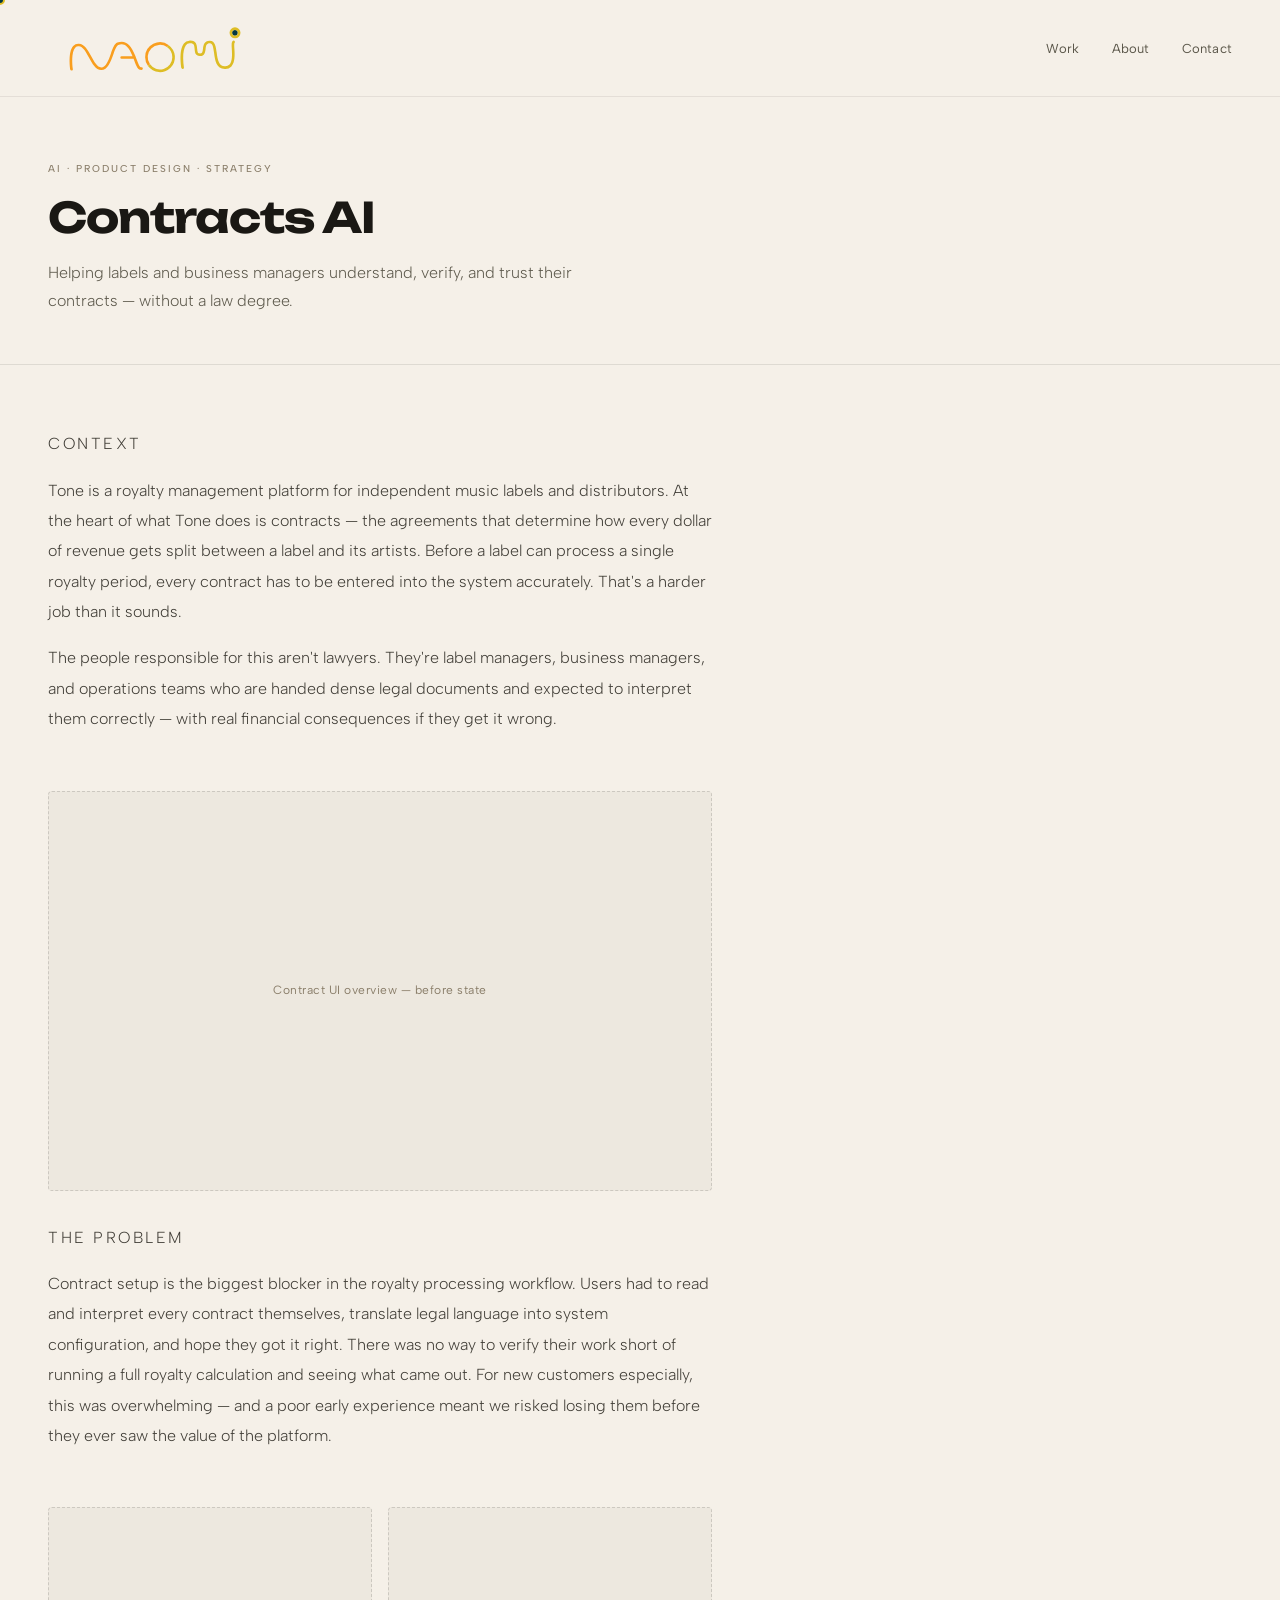
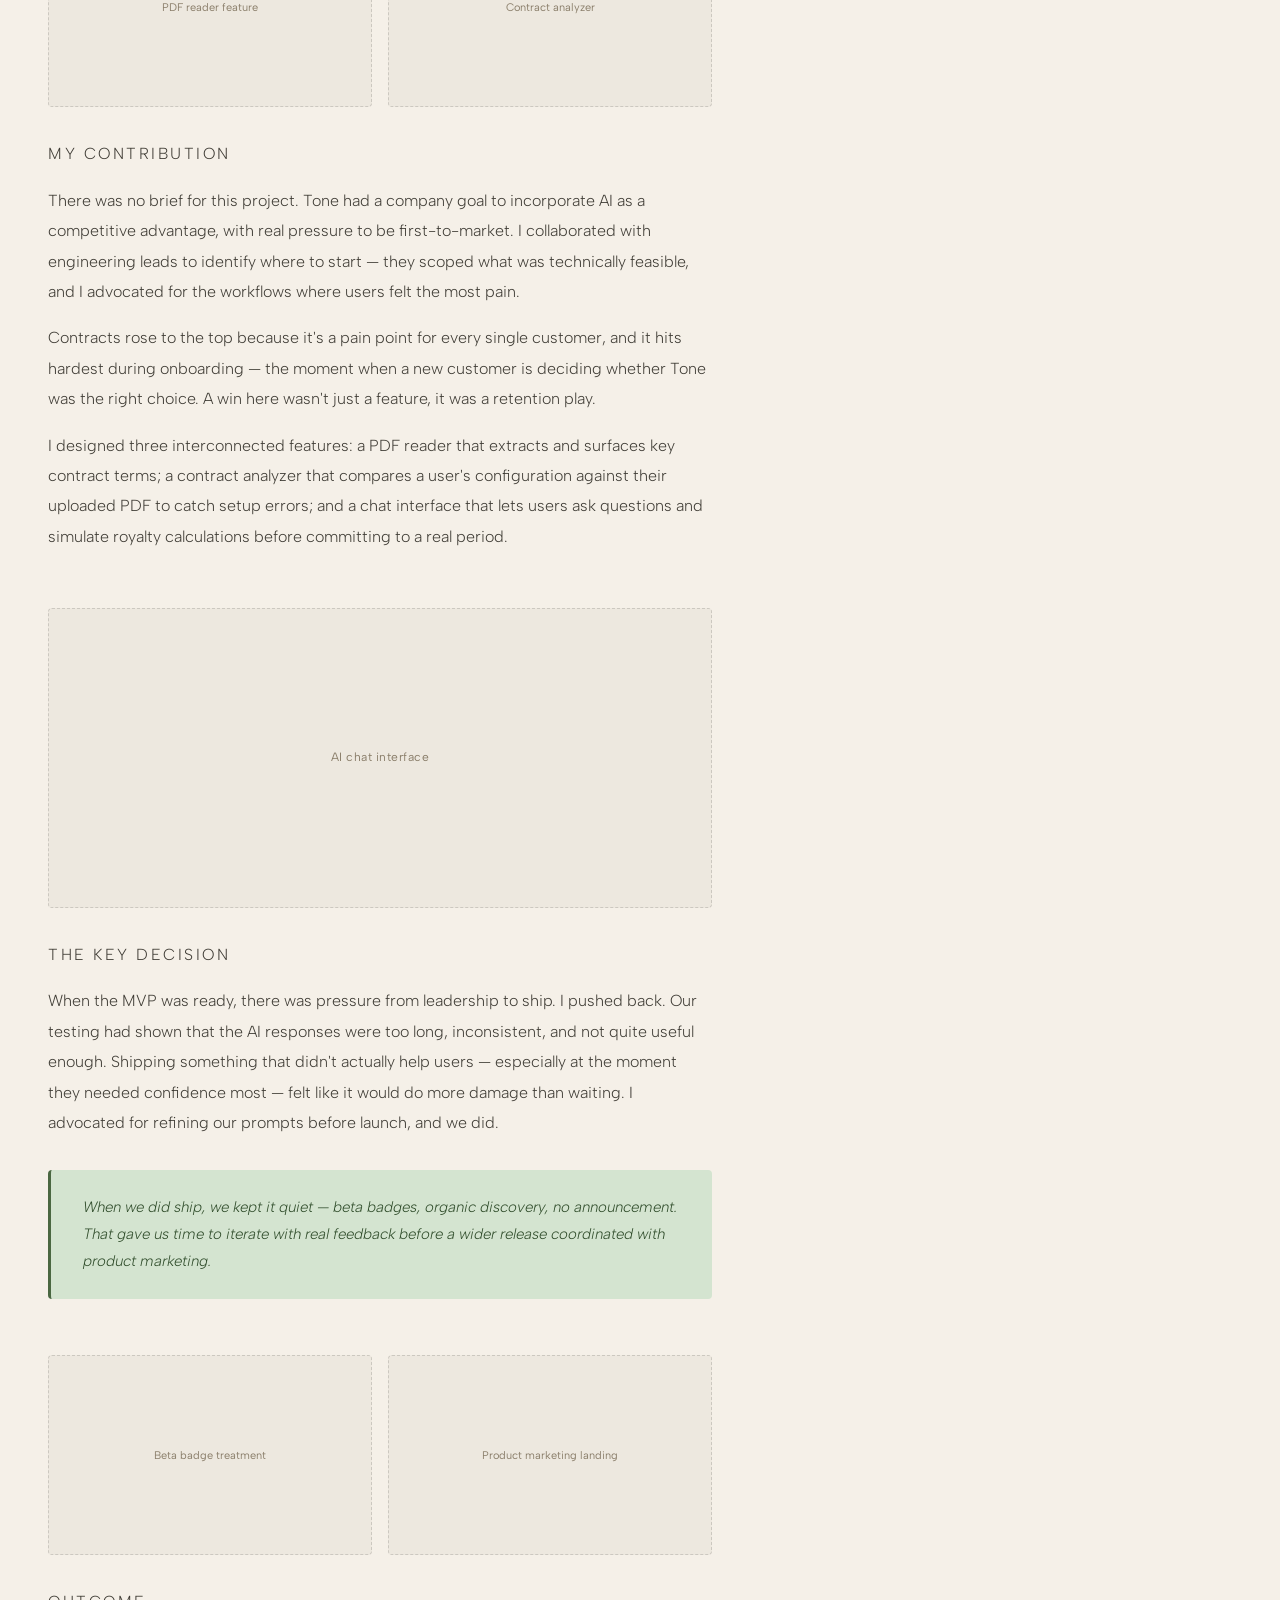
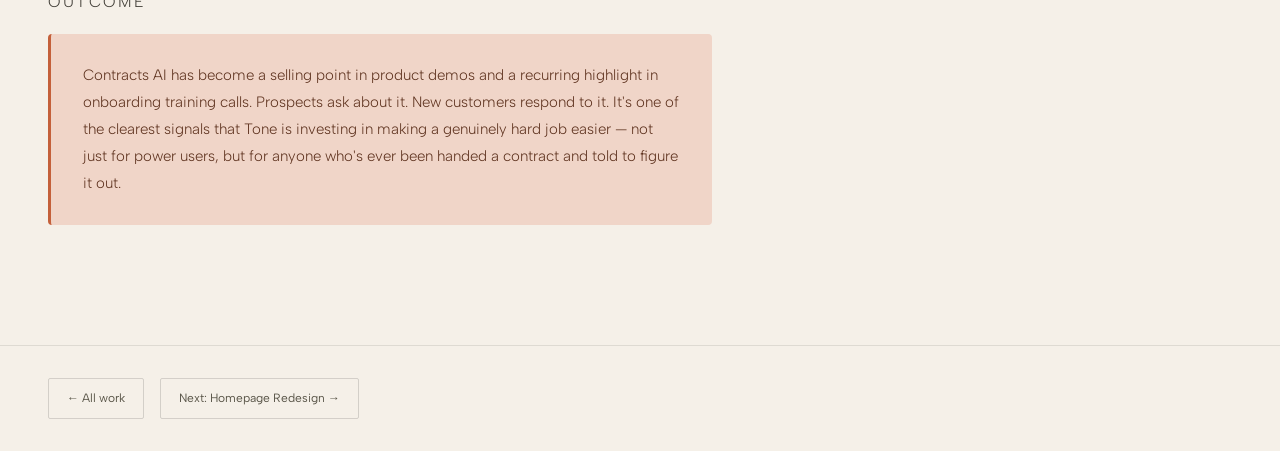
==== contracts.html @ 99f001b0 "Restructure into separate pages with shared stylesheet Split single-file SPA into index.html, contra" ====
<!DOCTYPE html>
<html lang="en">
<head>
<meta charset="UTF-8">
<meta name="viewport" content="width=device-width, initial-scale=1.0">
<title>Contracts AI — Naomi Con</title>
<link rel="icon" type="image/png" href="nc_favicon.png">
<link rel="preconnect" href="https://fonts.googleapis.com">
<link rel="preconnect" href="https://fonts.gstatic.com" crossorigin>
<link href="https://fonts.googleapis.com/css2?family=Unbounded:wght@600;700;900&family=Albert+Sans:ital,wght@0,300;0,400;0,500;1,300;1,400&display=swap" rel="stylesheet">
<link rel="stylesheet" href="styles.css">
</head>
<body>

<div class="cursor" id="cursor"></div>

<nav>
  <a class="nav-logo" href="index.html"><svg xmlns="http://www.w3.org/2000/svg" viewBox="0 0 231.81 88.94" height="80" aria-label="Naomi Con"><defs><style>.cls-1{fill:#043740;}.cls-2{fill:#f99e1e;}.cls-3{fill:#debd25;}</style></defs><path class="cls-1" d="M207.88,24.42A3.16,3.16,0,1,0,211,27.58,3.17,3.17,0,0,0,207.88,24.42Z"/><path class="cls-2" d="M104,65.93c-1.94,0-2.67-1.46-5.49-8.93-.4-1.08-.85-2.26-1.35-3.55-5.3-13.68-11.49-18.31-20.08-15C73.83,39.67,72,44.8,69.86,50.74c-2.57,7.2-5.5,15.36-10.66,15.36-4.43,0-7.83-6.28-11.12-12.36-3.7-6.82-7.51-13.87-13.68-14A7.68,7.68,0,0,0,28,42.27c-6.16,6.79-3.38,25.33-3.26,26.11a1.47,1.47,0,0,0,1.44,1.24l.23,0a1.46,1.46,0,0,0,1.22-1.66C26.9,63,25.86,49,30.2,44.23a4.84,4.84,0,0,1,4.06-1.61h.05c4.48.11,7.9,6.41,11.2,12.51C49.21,62,53,69,59.2,69c7.22,0,10.51-9.19,13.41-17.29,1.65-4.6,3.52-9.82,5.49-10.57C83,39.27,88.36,39.5,94,53.54H81.85a1.46,1.46,0,1,0,0,2.92h13.3l.6,1.58c2.89,7.65,4.09,10.82,8.22,10.82a1.46,1.46,0,1,0,0-2.92Z"/><path class="cls-3" d="M205.65,36.47c-1.78,1.1-1.6,4.12-1.31,9.12.34,5.81.81,13.76-2.53,17.3a6.64,6.64,0,0,1-5.13,1.93c-6.6,0-8-6.32-9.15-15.24-.88-6.54-1.79-13.3-7.5-13.3h-.13c-6.51.11-7.14,5.21-7.6,8.94s-.9,5.32-3.4,5.32h-.06c-2.24,0-2.64-1.12-3-5.16-.29-3.85-.74-9.67-8.79-9.1a8.18,8.18,0,0,0-6,3.25c-6,7.56-2.94,26.19-2.81,27a1.47,1.47,0,0,0,1.44,1.22l.24,0a1.45,1.45,0,0,0,1.2-1.68A77.2,77.2,0,0,1,150.29,56c-.09-6.93,1-12,3.05-14.63a5.31,5.31,0,0,1,4-2.15c4.92-.34,5.33,2,5.67,6.41.25,3.3.6,7.81,5.83,7.86h.09c5.32,0,5.88-4.55,6.29-7.88.5-4,1-6.32,4.76-6.39H180c3,0,3.73,4.08,4.62,10.76,1.07,7.92,2.39,17.78,12.05,17.78a9.56,9.56,0,0,0,7.26-2.85c4.2-4.45,3.69-13.13,3.31-19.47-.14-2.44-.33-5.77.05-6.55a1.47,1.47,0,0,0,.36-1.93A1.45,1.45,0,0,0,205.65,36.47Z"/><path class="cls-3" d="M207.88,21.5A6.08,6.08,0,1,0,214,27.58,6.09,6.09,0,0,0,207.88,21.5Zm0,9.23A3.16,3.16,0,1,1,211,27.58,3.16,3.16,0,0,1,207.88,30.73Z"/><path class="cls-2" d="M108,54.71a16.47,16.47,0,0,0,3.2,9.77l2.09-2.09a13.65,13.65,0,0,1,19-19l2.09-2.09A16.56,16.56,0,0,0,108,54.71Z"/><path class="cls-3" d="M138.2,54.71a13.66,13.66,0,0,1-24.95,7.68l-2.09,2.09a16.57,16.57,0,1,0,23.15-23.15l-2.09,2.09A13.64,13.64,0,0,1,138.2,54.71Z"/></svg></a>
  <ul class="nav-links">
    <li><a href="index.html">Work</a></li>
    <li><a href="index.html#about-anchor">About</a></li>
    <li><a href="index.html#contact-anchor">Contact</a></li>
  </ul>
</nav>

<div class="case-study-header">
  <p class="case-tag" style="font-size:10px;letter-spacing:2px;text-transform:uppercase;color:var(--ink-muted);font-weight:500;margin-bottom:1rem;">AI · Product Design · Strategy</p>
  <h1>Contracts AI</h1>
  <p class="lead">Helping labels and business managers understand, verify, and trust their contracts — without a law degree.</p>
</div>
<div class="case-study-body">
  <div class="cs-section">
    <p class="cs-section-label">Context</p>
    <p>Tone is a royalty management platform for independent music labels and distributors. At the heart of what Tone does is contracts — the agreements that determine how every dollar of revenue gets split between a label and its artists. Before a label can process a single royalty period, every contract has to be entered into the system accurately. That's a harder job than it sounds.</p>
    <p>The people responsible for this aren't lawyers. They're label managers, business managers, and operations teams who are handed dense legal documents and expected to interpret them correctly — with real financial consequences if they get it wrong.</p>
  </div>
  <div class="placeholder-img tall"><span>Contract UI overview — before state</span></div>
  <div class="cs-section">
    <p class="cs-section-label">The problem</p>
    <p>Contract setup is the biggest blocker in the royalty processing workflow. Users had to read and interpret every contract themselves, translate legal language into system configuration, and hope they got it right. There was no way to verify their work short of running a full royalty calculation and seeing what came out. For new customers especially, this was overwhelming — and a poor early experience meant we risked losing them before they ever saw the value of the platform.</p>
  </div>
  <div class="placeholder-row">
    <div class="placeholder-sm"><span>PDF reader feature</span></div>
    <div class="placeholder-sm"><span>Contract analyzer</span></div>
  </div>
  <div class="cs-section">
    <p class="cs-section-label">My contribution</p>
    <p>There was no brief for this project. Tone had a company goal to incorporate AI as a competitive advantage, with real pressure to be first-to-market. I collaborated with engineering leads to identify where to start — they scoped what was technically feasible, and I advocated for the workflows where users felt the most pain.</p>
    <p>Contracts rose to the top because it's a pain point for every single customer, and it hits hardest during onboarding — the moment when a new customer is deciding whether Tone was the right choice. A win here wasn't just a feature, it was a retention play.</p>
    <p>I designed three interconnected features: a PDF reader that extracts and surfaces key contract terms; a contract analyzer that compares a user's configuration against their uploaded PDF to catch setup errors; and a chat interface that lets users ask questions and simulate royalty calculations before committing to a real period.</p>
  </div>
  <div class="placeholder-img"><span>AI chat interface</span></div>
  <div class="cs-section">
    <p class="cs-section-label">The key decision</p>
    <p>When the MVP was ready, there was pressure from leadership to ship. I pushed back. Our testing had shown that the AI responses were too long, inconsistent, and not quite useful enough. Shipping something that didn't actually help users — especially at the moment they needed confidence most — felt like it would do more damage than waiting. I advocated for refining our prompts before launch, and we did.</p>
    <div class="cs-accent-band"><p>When we did ship, we kept it quiet — beta badges, organic discovery, no announcement. That gave us time to iterate with real feedback before a wider release coordinated with product marketing.</p></div>
  </div>
  <div class="placeholder-row">
    <div class="placeholder-sm"><span>Beta badge treatment</span></div>
    <div class="placeholder-sm"><span>Product marketing landing</span></div>
  </div>
  <div class="cs-section">
    <p class="cs-section-label">Outcome</p>
    <div class="outcome-card"><p>Contracts AI has become a selling point in product demos and a recurring highlight in onboarding training calls. Prospects ask about it. New customers respond to it. It's one of the clearest signals that Tone is investing in making a genuinely hard job easier — not just for power users, but for anyone who's ever been handed a contract and told to figure it out.</p></div>
  </div>
</div>
<div class="nav-case">
  <a class="nav-case-btn" href="index.html">← All work</a>
  <a class="nav-case-btn" href="homepage.html">Next: Homepage Redesign →</a>
</div>

<script>
  const cursor = document.getElementById('cursor');
  document.addEventListener('mousemove', e => {
    cursor.style.left = e.clientX + 'px';
    cursor.style.top = e.clientY + 'px';
  });
  document.querySelectorAll('a, button, .nav-case-btn').forEach(el => {
    el.addEventListener('mouseenter', () => cursor.classList.add('hovering'));
    el.addEventListener('mouseleave', () => cursor.classList.remove('hovering'));
  });
</script>
</body>
</html>
---- styles.css ----
*, *::before, *::after { box-sizing: border-box; margin: 0; padding: 0; }

:root {
  --cream: #F5F0E8;
  --cream-dark: #ede8df;
  --cream-mid: #e4ddd2;
  --ink: #1a1814;
  --ink-mid: #3d3a33;
  --ink-light: #5a5649;
  --ink-muted: #8a7e6a;
  --terracotta: #C4603A;
  --terracotta-light: #f0d5c8;
  --sage: #4a6741;
  --sage-light: #d4e4d0;
  --dusty-blue: #4a607a;
  --dusty-blue-light: #cdd9e8;
}

html { scroll-behavior: smooth; }

body {
  background: var(--cream);
  color: var(--ink);
  font-family: 'Albert Sans', sans-serif;
  font-weight: 400;
  line-height: 1.6;
  cursor: none;
}

/* Custom cursor */
.cursor {
  width: 10px;
  height: 10px;
  background: #043740;
  border: 2px solid #debd25;
  border-radius: 50%;
  position: fixed;
  top: 0; left: 0;
  pointer-events: none;
  z-index: 9999;
  transform: translate(-50%, -50%);
  transition: transform 0.15s ease, width 0.2s ease, height 0.2s ease, background 0.2s ease;
}
.cursor.hovering {
  width: 36px;
  height: 36px;
  background: transparent;
  border: 1.5px solid #043740;
}

/* Nav */
nav {
  display: flex;
  justify-content: space-between;
  align-items: center;
  padding: 0.5rem 3rem;
  background: var(--cream);
  position: sticky;
  top: 0;
  z-index: 100;
  border-bottom: 1px solid rgba(26,24,20,0.08);
}
.nav-logo {
  display: flex;
  align-items: center;
  cursor: none;
  text-decoration: none;
}
.nav-links { display: flex; gap: 2rem; list-style: none; }
.nav-links a {
  font-size: 13px;
  color: var(--ink-light);
  text-decoration: none;
  letter-spacing: 0.2px;
  transition: color 0.2s;
  cursor: none;
}
.nav-links a:hover { color: var(--ink); }

/* Hero */
.hero { padding: 5.5rem 3rem 5rem; max-width: 860px; }
.hero-pill {
  display: inline-flex;
  align-items: center;
  gap: 8px;
  background: var(--sage-light);
  padding: 5px 14px;
  border-radius: 20px;
  margin-bottom: 2.5rem;
}
.hero-pill-dot {
  width: 6px; height: 6px;
  border-radius: 50%;
  background: var(--sage);
}
.hero-pill span {
  font-size: 11px;
  color: #2d4a28;
  font-weight: 500;
  letter-spacing: 0.3px;
}
.hero h1 {
  font-family: 'Unbounded', sans-serif;
  font-size: clamp(28px, 4.5vw, 46px);
  line-height: 1.18;
  letter-spacing: -0.5px;
  color: var(--ink);
  font-weight: 700;
  margin-bottom: 1.75rem;
}
.hero h1 em { color: var(--terracotta); font-style: normal; }
.hero-sub {
  font-size: 17px;
  color: var(--ink-light);
  max-width: 500px;
  line-height: 1.8;
  font-weight: 300;
  margin-bottom: 2.5rem;
}
.cta-row { display: flex; gap: 1rem; align-items: center; }

/* Buttons */
.btn-primary {
  background: var(--ink);
  color: var(--cream);
  border: none;
  padding: 12px 24px;
  font-family: 'Albert Sans', sans-serif;
  font-size: 13px;
  font-weight: 500;
  cursor: none;
  border-radius: 2px;
  transition: background 0.2s, transform 0.15s;
  letter-spacing: 0.2px;
}
.btn-primary:hover { background: #2d2820; transform: translateY(-1px); }
.btn-secondary {
  background: transparent;
  color: var(--ink);
  border: 1px solid rgba(26,24,20,0.3);
  padding: 12px 24px;
  font-family: 'Albert Sans', sans-serif;
  font-size: 13px;
  cursor: none;
  border-radius: 2px;
  transition: border-color 0.2s, transform 0.15s;
}
.btn-secondary:hover { border-color: var(--ink); transform: translateY(-1px); }

/* Divider */
.divider { border: none; border-top: 1px solid rgba(26,24,20,0.1); margin: 0 3rem; }

/* Section label */
.section-label {
  font-size: 12px;
  letter-spacing: 2.5px;
  text-transform: uppercase;
  color: var(--ink-muted);
  font-weight: 500;
  margin-bottom: 2.5rem;
}

/* Work section */
.work-section { padding: 4rem 3rem; }
.work-grid { display: grid; grid-template-columns: 1fr; gap: 1px; background: rgba(26,24,20,0.1); }
.case-card {
  background: var(--cream);
  padding: 2.5rem 0;
  display: grid;
  grid-template-columns: 48px 1fr auto;
  gap: 2rem;
  align-items: start;
  cursor: none;
  transition: background 0.2s, padding-left 0.2s;
  text-decoration: none;
  color: inherit;
}
.case-card:hover { background: var(--cream-dark); padding-left: 0.5rem; }
.case-number {
  font-family: 'Unbounded', sans-serif;
  font-size: 11px;
  color: var(--ink-muted);
  padding-top: 5px;
  font-weight: 600;
}
.case-tag {
  font-size: 12px;
  letter-spacing: 1.5px;
  text-transform: uppercase;
  color: var(--ink-muted);
  font-weight: 500;
  margin-bottom: 0.6rem;
}
.case-title {
  font-family: 'Unbounded', sans-serif;
  font-size: 20px;
  letter-spacing: -0.5px;
  color: var(--ink);
  line-height: 1.25;
  margin-bottom: 0.75rem;
  font-weight: 700;
}
.case-desc {
  font-size: 15px;
  color: var(--ink-light);
  line-height: 1.7;
  max-width: 460px;
  font-weight: 300;
}
.case-pill {
  display: inline-block;
  font-size: 12px;
  padding: 4px 10px;
  border-radius: 20px;
  font-weight: 500;
  margin-top: 0.75rem;
  letter-spacing: 0.3px;
}
.pill-terracotta { background: var(--terracotta-light); color: #7a3520; }
.pill-sage { background: var(--sage-light); color: #2d4a28; }
.pill-blue { background: var(--dusty-blue-light); color: #2d3d52; }
.case-arrow {
  font-size: 18px;
  color: var(--ink-muted);
  padding-top: 5px;
  transition: transform 0.2s, color 0.2s;
}
.case-card:hover .case-arrow { transform: translate(3px, -3px); color: var(--ink); }

/* Color band */
.color-band { background: var(--terracotta); padding: 4rem 3rem; }
.color-band-text {
  font-family: 'Albert Sans', sans-serif;
  font-size: clamp(18px, 2.5vw, 26px);
  color: #fff;
  line-height: 1.6;
  font-weight: 300;
  max-width: 640px;
  margin-bottom: 1rem;
}
.color-band-text strong { font-weight: 500; }
.color-band-sub {
  font-size: 12px;
  color: rgba(255,255,255,0.5);
  letter-spacing: 0.5px;
}

/* About */
.about-section { padding: 5rem 3rem; }
.about-grid { display: grid; grid-template-columns: 180px 1fr; gap: 5rem; align-items: start; }
.about-accent { width: 28px; height: 3px; background: var(--terracotta); border-radius: 2px; margin-bottom: 1.5rem; }
.about-body p { font-size: 16px; color: var(--ink-mid); line-height: 1.9; margin-bottom: 1.25rem; font-weight: 300; }

/* How I work */
.how-i-work { margin-top: 3rem; padding-top: 2rem; border-top: 1px solid rgba(26,24,20,0.1); }
.how-label { font-size: 12px; letter-spacing: 2.5px; text-transform: uppercase; color: var(--ink-muted); font-weight: 500; margin-bottom: 1.25rem; }
.how-list { list-style: none; display: flex; flex-direction: column; gap: 0.75rem; }
.how-list li { font-size: 15px; color: var(--ink-mid); line-height: 1.7; padding-left: 1.25rem; position: relative; font-weight: 300; }
.how-list li::before { content: '—'; position: absolute; left: 0; color: var(--terracotta); }

/* Personal */
.personal-section { padding: 5rem 3rem; background: var(--cream-dark); }
.personal-grid { display: grid; grid-template-columns: repeat(3, 1fr); gap: 2rem; margin-top: 2.5rem; }
.personal-card {
  background: var(--cream);
  border-radius: 4px;
  padding: 1.75rem;
  border: 1px solid rgba(26,24,20,0.08);
  cursor: default;
  transition: transform 0.25s ease, box-shadow 0.25s ease, border-color 0.25s ease;
}
.personal-card:hover {
  transform: translateY(-5px);
  box-shadow: 0 12px 32px rgba(26,24,20,0.09);
  border-color: rgba(26,24,20,0.15);
}
.personal-card-icon { margin-bottom: 1rem; }
.personal-card-icon img { width: 48px; height: 48px; border-radius: 8px; object-fit: cover; background: var(--cream-mid); display: block; }
.personal-card h3 { font-family: 'Unbounded', sans-serif; font-size: 13px; color: var(--ink); margin-bottom: 0.75rem; font-weight: 700; line-height: 1.3; }
.personal-card p { font-size: 14px; color: var(--ink-light); line-height: 1.75; font-weight: 300; }
.tag-row { display: flex; flex-wrap: wrap; gap: 6px; margin-top: 0.75rem; }
.personal-tag { font-size: 11px; padding: 3px 10px; border-radius: 20px; background: var(--cream-mid); color: var(--ink-mid); }

/* Contact */
.contact-section { background: var(--ink); padding: 5rem 3rem; display: flex; justify-content: space-between; align-items: center; gap: 2rem; }
.contact-left h2 { font-family: 'Unbounded', sans-serif; font-size: clamp(24px, 3.5vw, 38px); color: var(--cream); letter-spacing: -0.5px; line-height: 1.2; margin-bottom: 0.75rem; font-weight: 700; }
.contact-left h2 em { font-style: normal; color: #b8a98a; }
.contact-left p { font-size: 14px; color: var(--ink-muted); font-weight: 300; }
.contact-links { display: flex; flex-direction: column; gap: 0.75rem; align-items: flex-end; }
.contact-link { font-size: 14px; color: #b8a98a; text-decoration: none; transition: color 0.2s; cursor: none; font-weight: 300; }
.contact-link:hover { color: var(--cream); }

/* Footer */
.footer-bar { background: var(--ink); border-top: 1px solid rgba(255,255,255,0.06); padding: 1.25rem 3rem; display: flex; justify-content: space-between; }
.footer-bar p { font-size: 11px; color: #5a5649; }

/* Case study */
.case-study-header { padding: 4rem 3rem 3rem; border-bottom: 1px solid rgba(26,24,20,0.1); }
.case-study-header h1 { font-family: 'Unbounded', sans-serif; font-size: clamp(26px, 4vw, 42px); letter-spacing: -1px; line-height: 1.18; color: var(--ink); margin-bottom: 1rem; font-weight: 700; }
.case-study-header .lead { font-size: 16px; color: var(--ink-light); max-width: 540px; line-height: 1.8; font-weight: 300; }
.case-study-body { padding: 4rem 3rem; max-width: 760px; }
.cs-section { margin-bottom: 3.5rem; }
.cs-section-label { font-size: 12px; letter-spacing: 2.5px; text-transform: uppercase; color: var(--ink-muted); font-weight: 500; margin-bottom: 1rem; }
.cs-section p { font-size: 16px; color: var(--ink-mid); line-height: 1.9; margin-bottom: 1rem; font-weight: 300; }
.placeholder-img {
  width: 100%; height: 300px;
  background: var(--cream-dark);
  border-radius: 4px;
  display: flex; align-items: center; justify-content: center;
  margin: 2rem 0;
  border: 1px dashed rgba(26,24,20,0.15);
  transition: background 0.2s;
}
.placeholder-img:hover { background: var(--cream-mid); }
.placeholder-img.tall { height: 400px; }
.placeholder-img span { font-size: 12px; color: var(--ink-muted); letter-spacing: 0.5px; }
.cs-img { width: 100%; border-radius: 4px; margin: 2rem 0; display: block; }
.placeholder-row { display: grid; grid-template-columns: 1fr 1fr; gap: 1rem; margin: 2rem 0; }
.placeholder-sm { height: 200px; background: var(--cream-dark); border-radius: 4px; display: flex; align-items: center; justify-content: center; border: 1px dashed rgba(26,24,20,0.15); }
.placeholder-sm span { font-size: 11px; color: var(--ink-muted); }
.outcome-card { background: var(--terracotta-light); border-radius: 4px; padding: 1.75rem 2rem; margin-top: 1rem; border-left: 3px solid var(--terracotta); }
.outcome-card p { font-size: 15px; color: #5a2e1a; line-height: 1.8; margin: 0; font-weight: 300; }
.cs-accent-band { background: var(--sage-light); border-radius: 4px; padding: 1.5rem 2rem; margin: 2rem 0; border-left: 3px solid var(--sage); }
.cs-accent-band p { font-size: 15px; color: #2d4a28; line-height: 1.8; margin: 0; font-style: italic; font-weight: 300; }
.nav-case { display: flex; gap: 1rem; padding: 2rem 3rem; border-top: 1px solid rgba(26,24,20,0.1); }
.nav-case-btn { font-size: 12px; color: var(--ink-light); background: none; border: 1px solid rgba(26,24,20,0.15); padding: 10px 18px; cursor: none; font-family: 'Albert Sans', sans-serif; border-radius: 2px; transition: all 0.15s; text-decoration: none; display: inline-block; }
.nav-case-btn:hover { border-color: var(--ink); color: var(--ink); transform: translateY(-1px); }

/* Responsive */
@media (max-width: 768px) {
  nav { padding: 1rem 1.5rem; }
  .hero { padding: 3rem 1.5rem; }
  section, .work-section, .about-section, .personal-section { padding: 3rem 1.5rem; }
  .divider { margin: 0 1.5rem; }
  .about-grid { grid-template-columns: 1fr; gap: 2rem; }
  .personal-grid { grid-template-columns: 1fr; }
  .contact-section { flex-direction: column; align-items: flex-start; padding: 3rem 1.5rem; }
  .contact-links { align-items: flex-start; }
  .color-band { padding: 3rem 1.5rem; }
  .case-study-header, .case-study-body { padding: 2rem 1.5rem; }
  .nav-case { padding: 1.5rem; flex-wrap: wrap; }
  .footer-bar { padding: 1.25rem 1.5rem; }
  body { cursor: auto; }
  .cursor { display: none; }
}
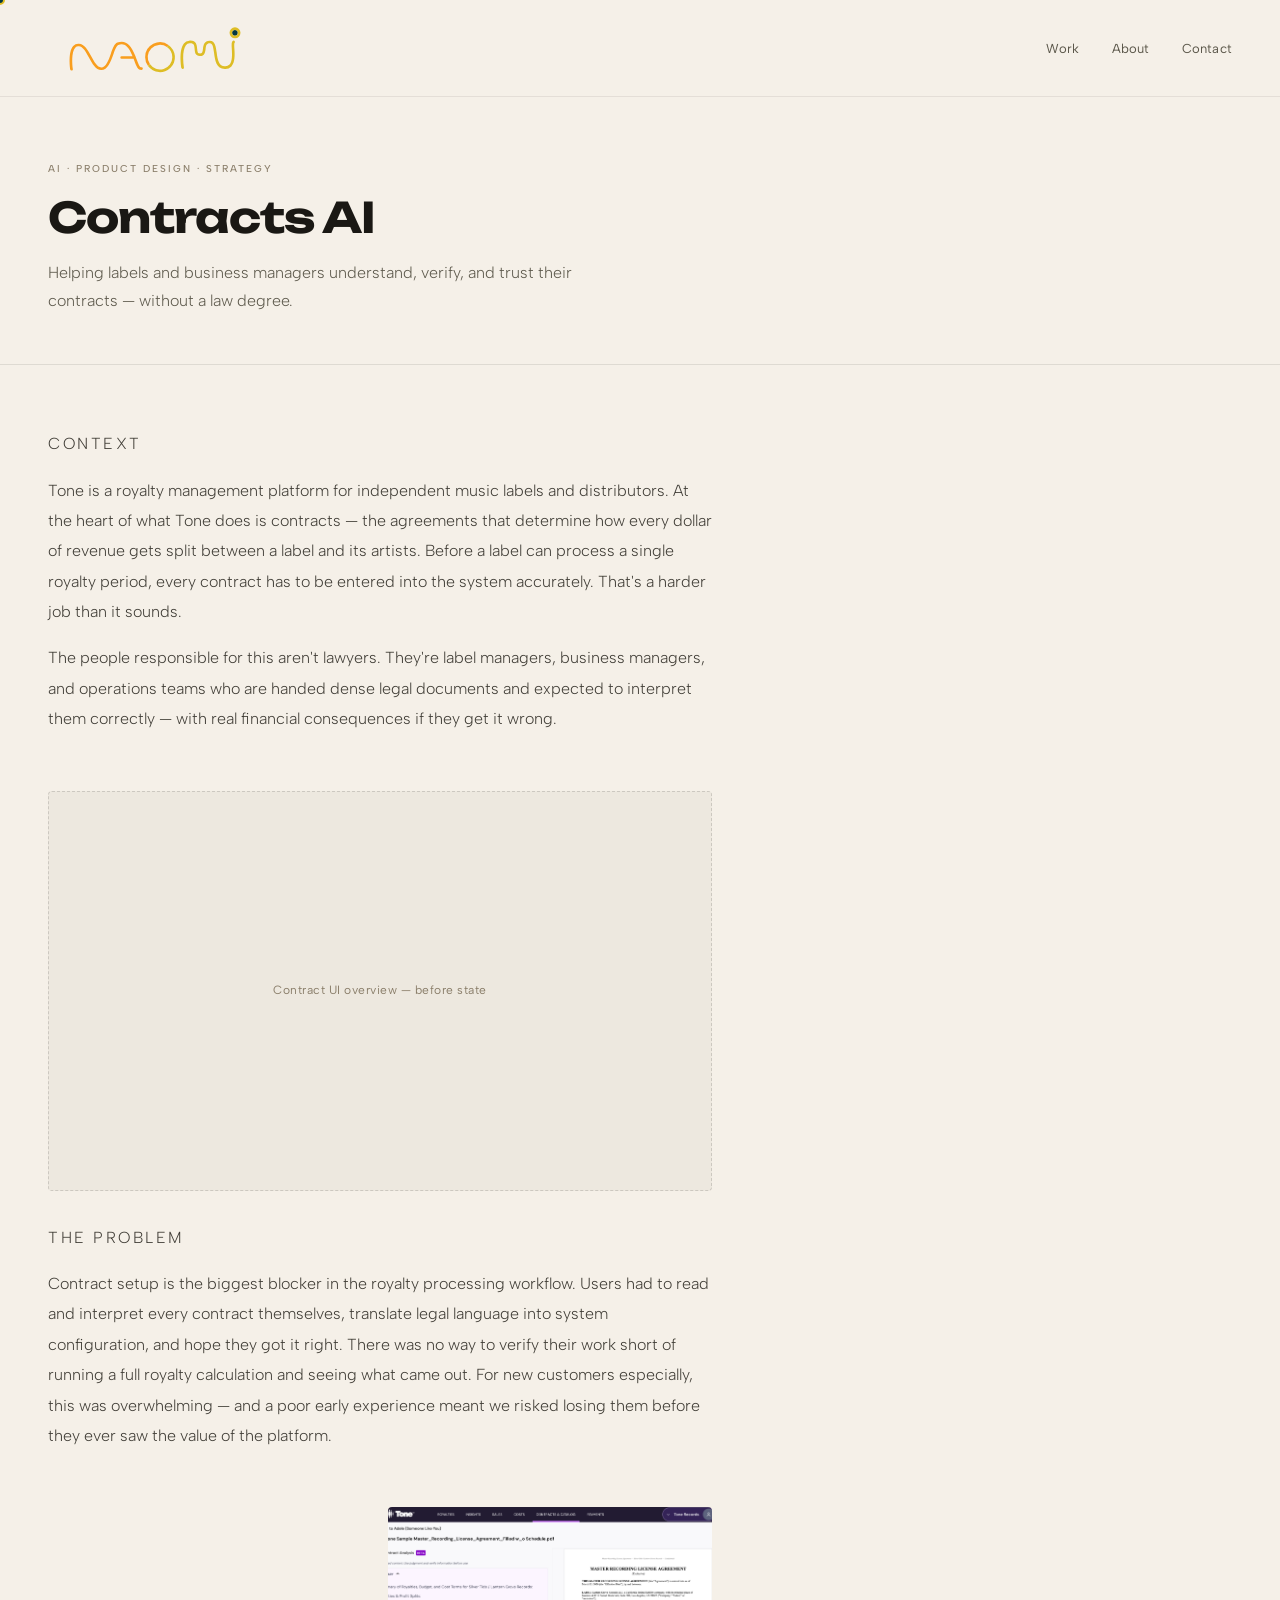
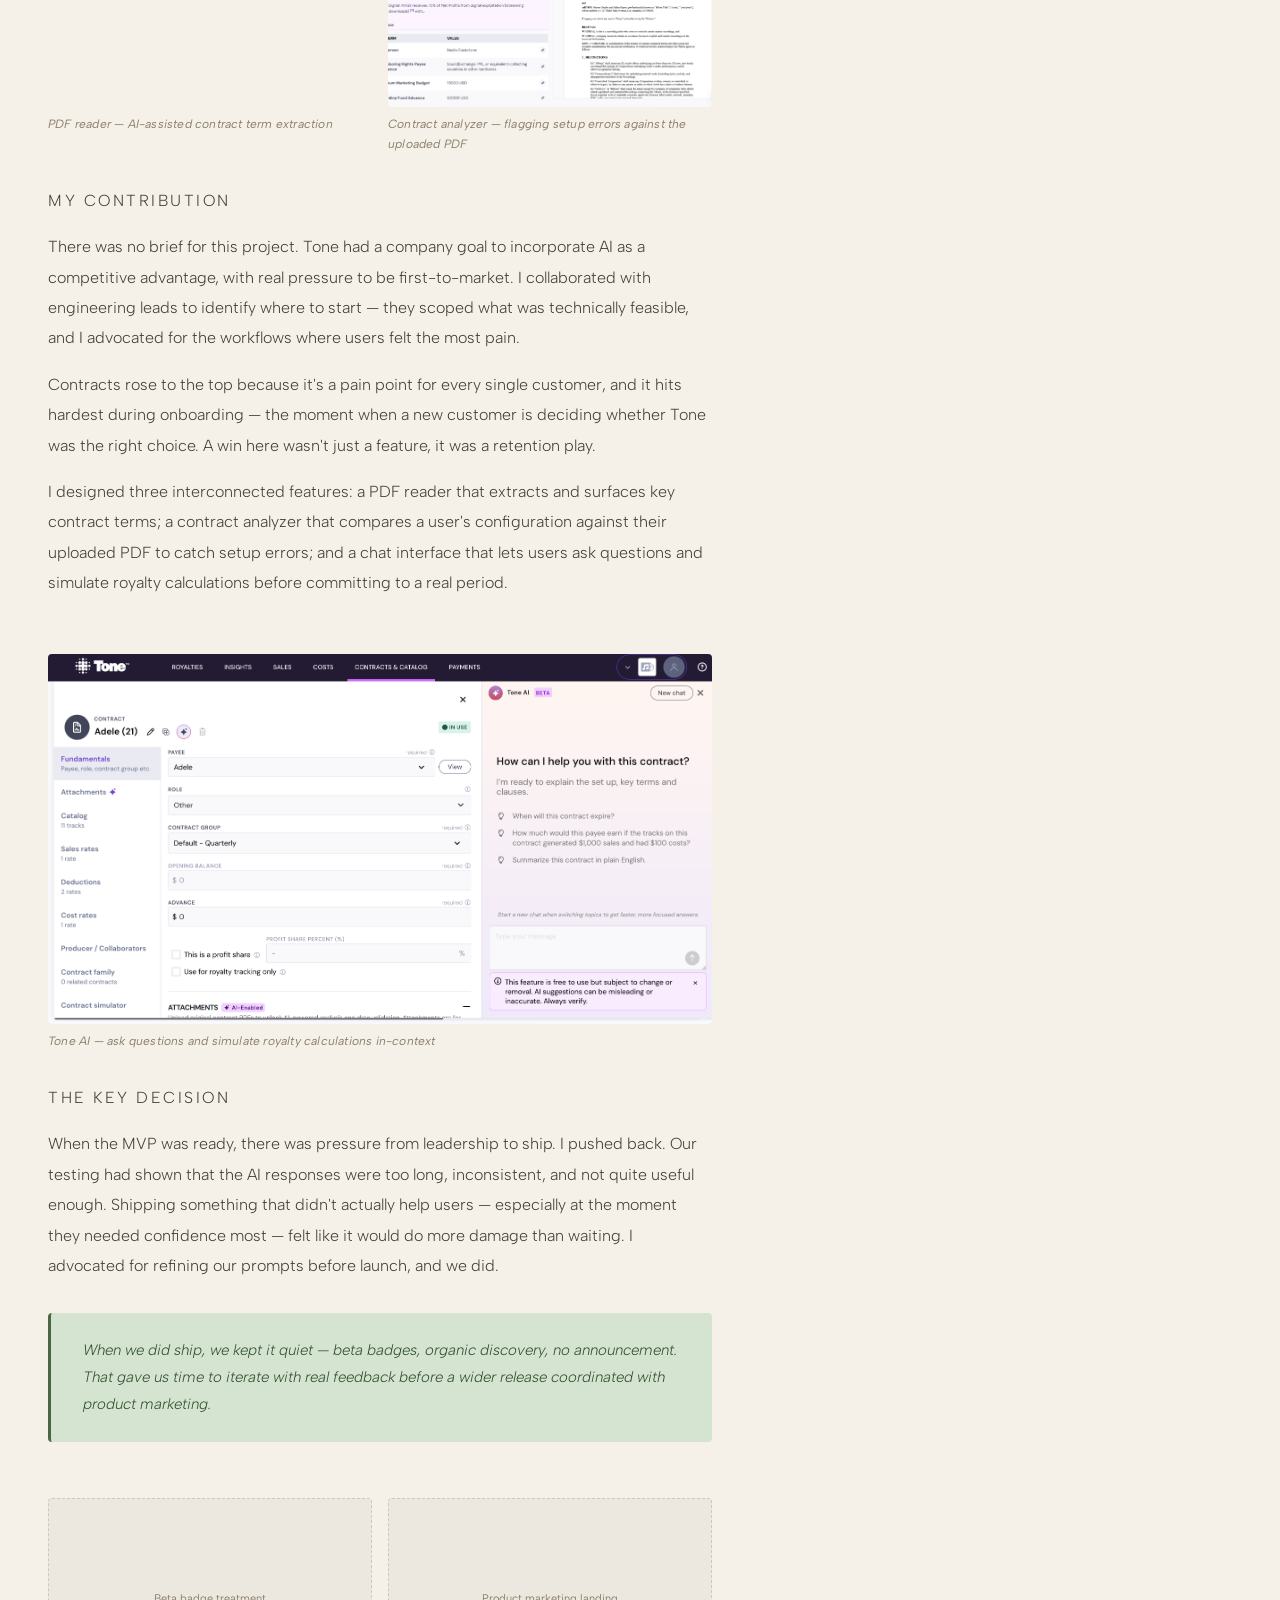
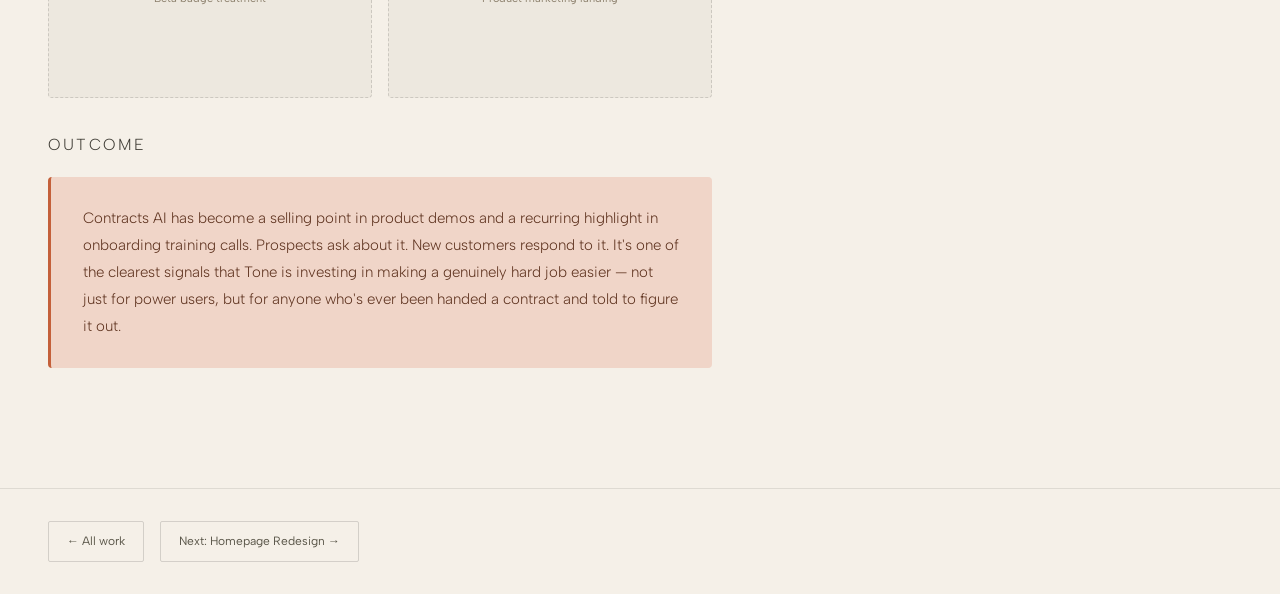
==== commit 56ebdd42: "Add media, captions, and layout improvements across case study pages - Replace placeholders with rea" ====
--- a/contracts.html
+++ b/contracts.html
@@ -40,8 +40,14 @@
     <p>Contract setup is the biggest blocker in the royalty processing workflow. Users had to read and interpret every contract themselves, translate legal language into system configuration, and hope they got it right. There was no way to verify their work short of running a full royalty calculation and seeing what came out. For new customers especially, this was overwhelming — and a poor early experience meant we risked losing them before they ever saw the value of the platform.</p>
   </div>
   <div class="placeholder-row">
-    <div class="placeholder-sm"><span>PDF reader feature</span></div>
-    <div class="placeholder-sm"><span>Contract analyzer</span></div>
+    <figure>
+      <video src="images/Contract-check.mp4" autoplay loop muted playsinline style="height:200px;width:100%;object-fit:cover;display:block;border-radius:4px;padding:0;border:none;"></video>
+      <figcaption class="cs-caption">PDF reader — AI-assisted contract term extraction</figcaption>
+    </figure>
+    <figure>
+      <img src="images/contract-analyzer.png" alt="Contract analyzer" style="width:100%;height:200px;object-fit:cover;object-position:top;display:block;border-radius:4px;">
+      <figcaption class="cs-caption">Contract analyzer — flagging setup errors against the uploaded PDF</figcaption>
+    </figure>
   </div>
   <div class="cs-section">
     <p class="cs-section-label">My contribution</p>
@@ -49,7 +55,10 @@
     <p>Contracts rose to the top because it's a pain point for every single customer, and it hits hardest during onboarding — the moment when a new customer is deciding whether Tone was the right choice. A win here wasn't just a feature, it was a retention play.</p>
     <p>I designed three interconnected features: a PDF reader that extracts and surfaces key contract terms; a contract analyzer that compares a user's configuration against their uploaded PDF to catch setup errors; and a chat interface that lets users ask questions and simulate royalty calculations before committing to a real period.</p>
   </div>
-  <div class="placeholder-img"><span>AI chat interface</span></div>
+  <figure class="cs-figure">
+    <img src="images/contract-chat.png" alt="AI chat interface" class="cs-img" style="margin:0;">
+    <figcaption class="cs-caption">Tone AI — ask questions and simulate royalty calculations in-context</figcaption>
+  </figure>
   <div class="cs-section">
     <p class="cs-section-label">The key decision</p>
     <p>When the MVP was ready, there was pressure from leadership to ship. I pushed back. Our testing had shown that the AI responses were too long, inconsistent, and not quite useful enough. Shipping something that didn't actually help users — especially at the moment they needed confidence most — felt like it would do more damage than waiting. I advocated for refining our prompts before launch, and we did.</p>
--- a/styles.css
+++ b/styles.css
@@ -78,7 +78,20 @@
 .nav-links a:hover { color: var(--ink); }
 
 /* Hero */
-.hero { padding: 5.5rem 3rem 5rem; max-width: 860px; }
+.hero { position: relative; }
+.hero::before {
+  content: '';
+  position: absolute;
+  inset: 0;
+  background-image: url('images/header-background.png');
+  background-size: cover;
+  background-position: center;
+  background-repeat: no-repeat;
+  opacity: 0.6;
+  z-index: 0;
+}
+.hero-content { position: relative; z-index: 1; }
+.hero-content { padding: 5.5rem 3rem 5rem; max-width: 860px; }
 .hero-pill {
   display: inline-flex;
   align-items: center;
@@ -228,14 +241,19 @@
 .case-card:hover .case-arrow { transform: translate(3px, -3px); color: var(--ink); }
 
 /* Color band */
-.color-band { background: var(--terracotta); padding: 4rem 3rem; }
+.color-band {
+  background: var(--terracotta);
+  padding: 4rem 3rem;
+  position: relative;
+  overflow: hidden;
+}
+.color-band-content { max-width: 66.666%; }
 .color-band-text {
   font-family: 'Albert Sans', sans-serif;
   font-size: clamp(18px, 2.5vw, 26px);
   color: #fff;
   line-height: 1.6;
   font-weight: 300;
-  max-width: 640px;
   margin-bottom: 1rem;
 }
 .color-band-text strong { font-weight: 500; }
@@ -243,6 +261,18 @@
   font-size: 12px;
   color: rgba(255,255,255,0.5);
   letter-spacing: 0.5px;
+}
+.color-band-img-wrap {
+  position: absolute;
+  bottom: 0;
+  right: 0;
+  width: 33.333%;
+}
+.color-band-img {
+  width: 100%;
+  height: auto;
+  display: block;
+  opacity: 0.55;
 }
 
 /* About */
@@ -316,6 +346,11 @@
 .placeholder-img span { font-size: 12px; color: var(--ink-muted); letter-spacing: 0.5px; }
 .cs-img { width: 100%; border-radius: 4px; margin: 2rem 0; display: block; }
 .placeholder-row { display: grid; grid-template-columns: 1fr 1fr; gap: 1rem; margin: 2rem 0; }
+.cs-media-stack { display: flex; flex-direction: column; gap: 1.5rem; margin: 2rem 0; }
+figure { margin: 0; }
+.cs-figure { margin: 2rem 0; }
+.cs-figure img, .cs-figure video { margin: 0; }
+.cs-caption { display: block; font-size: 12px; color: var(--ink-muted); margin-top: 0.5rem; font-style: italic; letter-spacing: 0.2px; }
 .placeholder-sm { height: 200px; background: var(--cream-dark); border-radius: 4px; display: flex; align-items: center; justify-content: center; border: 1px dashed rgba(26,24,20,0.15); }
 .placeholder-sm span { font-size: 11px; color: var(--ink-muted); }
 .outcome-card { background: var(--terracotta-light); border-radius: 4px; padding: 1.75rem 2rem; margin-top: 1rem; border-left: 3px solid var(--terracotta); }
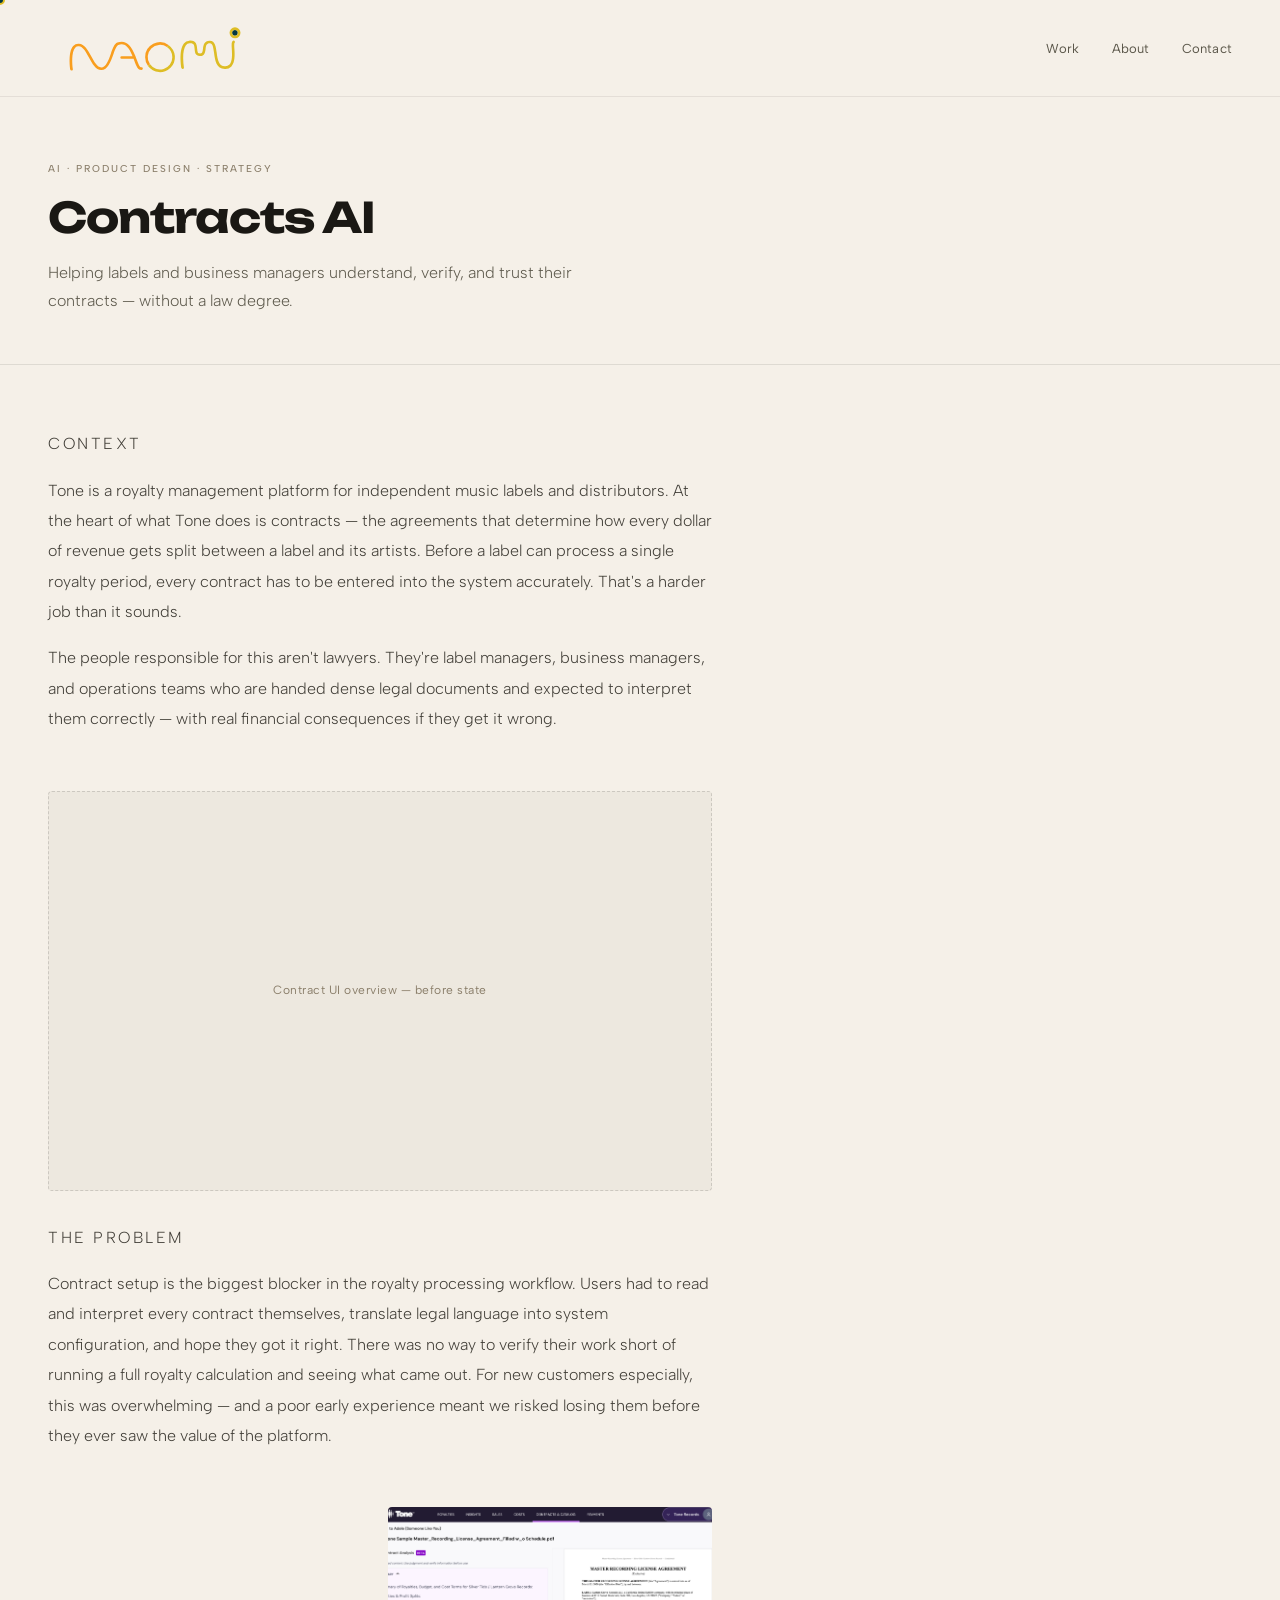
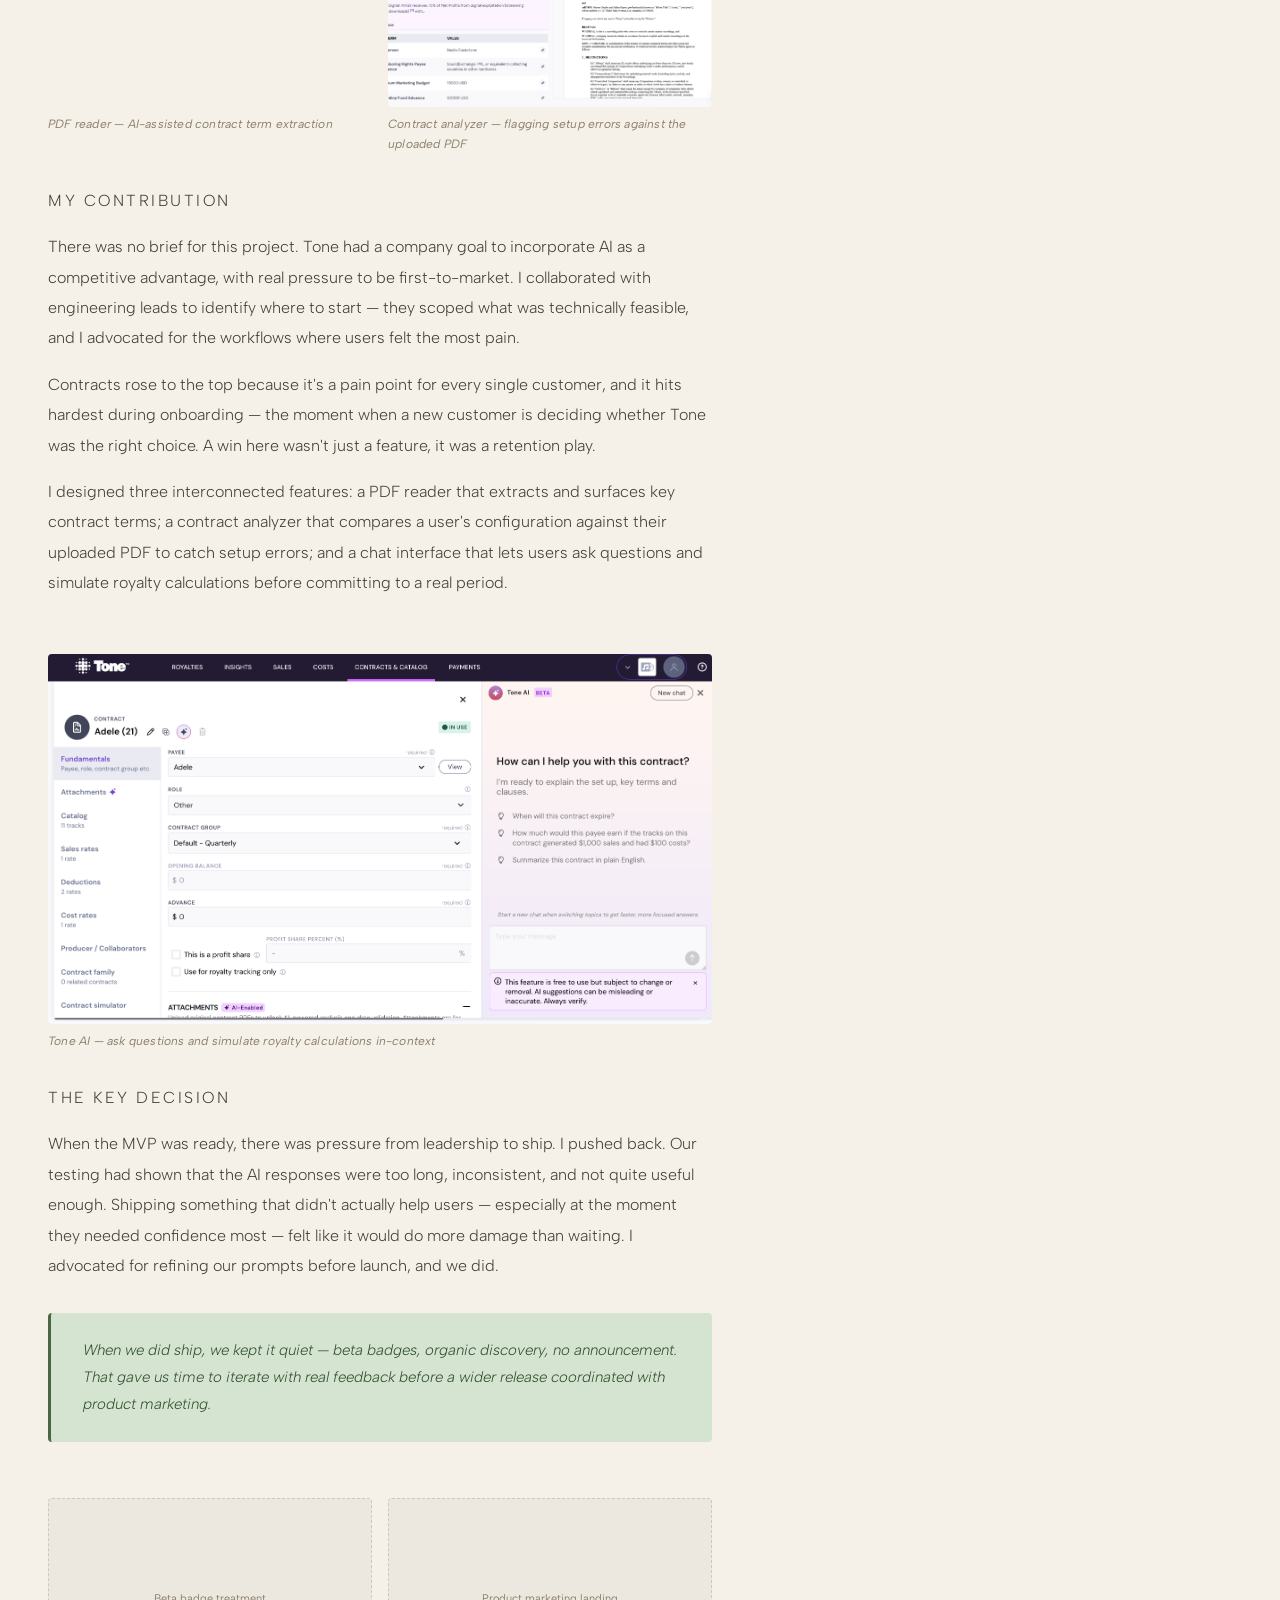
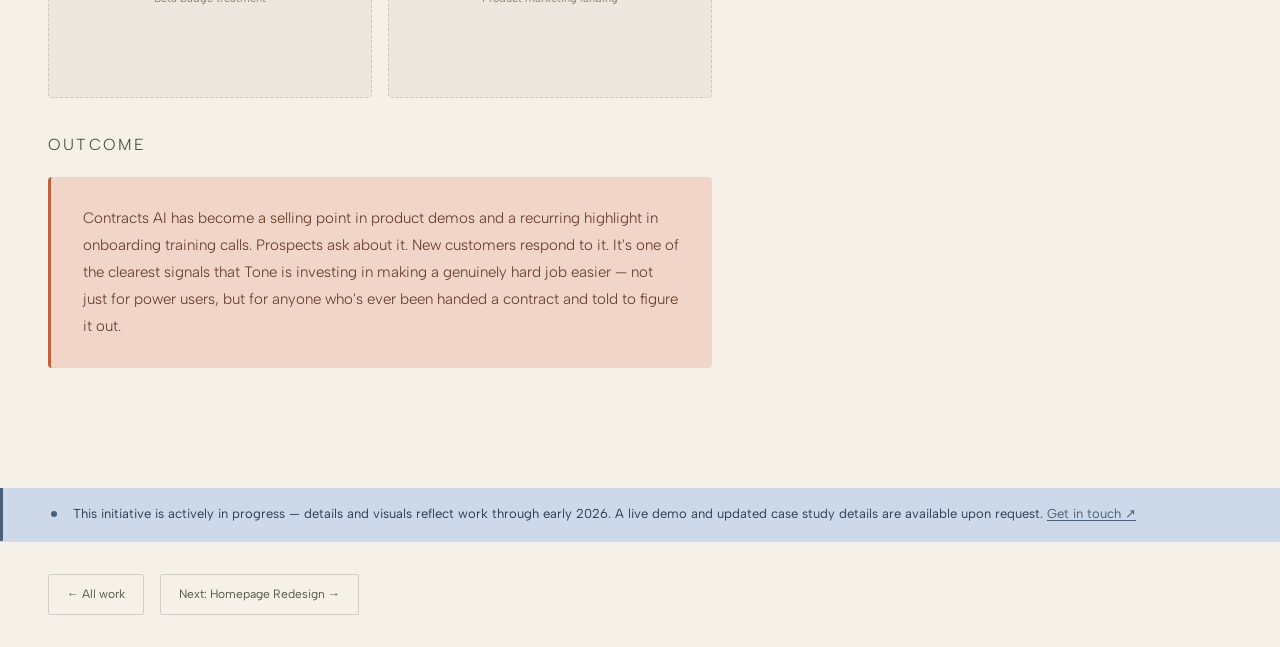
==== commit dfcdfe95: "Adding WIP banner" ====
--- a/contracts.html
+++ b/contracts.html
@@ -73,6 +73,10 @@
     <div class="outcome-card"><p>Contracts AI has become a selling point in product demos and a recurring highlight in onboarding training calls. Prospects ask about it. New customers respond to it. It's one of the clearest signals that Tone is investing in making a genuinely hard job easier — not just for power users, but for anyone who's ever been handed a contract and told to figure it out.</p></div>
   </div>
 </div>
+<div class="wip-banner">
+  <div class="wip-banner-dot"></div>
+  <p>This initiative is actively in progress — details and visuals reflect work through early 2026. A live demo and updated case study details are available upon request. <a href="mailto:naomi.con@gmail.com">Get in touch ↗</a></p>
+</div>
 <div class="nav-case">
   <a class="nav-case-btn" href="index.html">← All work</a>
   <a class="nav-case-btn" href="homepage.html">Next: Homepage Redesign →</a>
--- a/styles.css
+++ b/styles.css
@@ -273,6 +273,37 @@
   height: auto;
   display: block;
   opacity: 0.55;
+}
+
+/* Work-in-progress disclaimer */
+.wip-banner {
+  background: var(--dusty-blue-light);
+  border-left: 3px solid var(--dusty-blue);
+  padding: 1rem 3rem;
+  display: flex;
+  align-items: center;
+  gap: 1rem;
+}
+.wip-banner-dot {
+  width: 6px; height: 6px;
+  border-radius: 50%;
+  background: var(--dusty-blue);
+  flex-shrink: 0;
+}
+.wip-banner p {
+  font-size: 13px;
+  color: #2d3d52;
+  line-height: 1.6;
+  font-weight: 400;
+}
+.wip-banner a {
+  color: var(--dusty-blue);
+  text-decoration: underline;
+  text-underline-offset: 2px;
+  cursor: none;
+}
+@media (max-width: 768px) {
+  .wip-banner { padding: 1rem 1.5rem; }
 }
 
 /* About */
@@ -378,3 +409,4 @@
   body { cursor: auto; }
   .cursor { display: none; }
 }
+
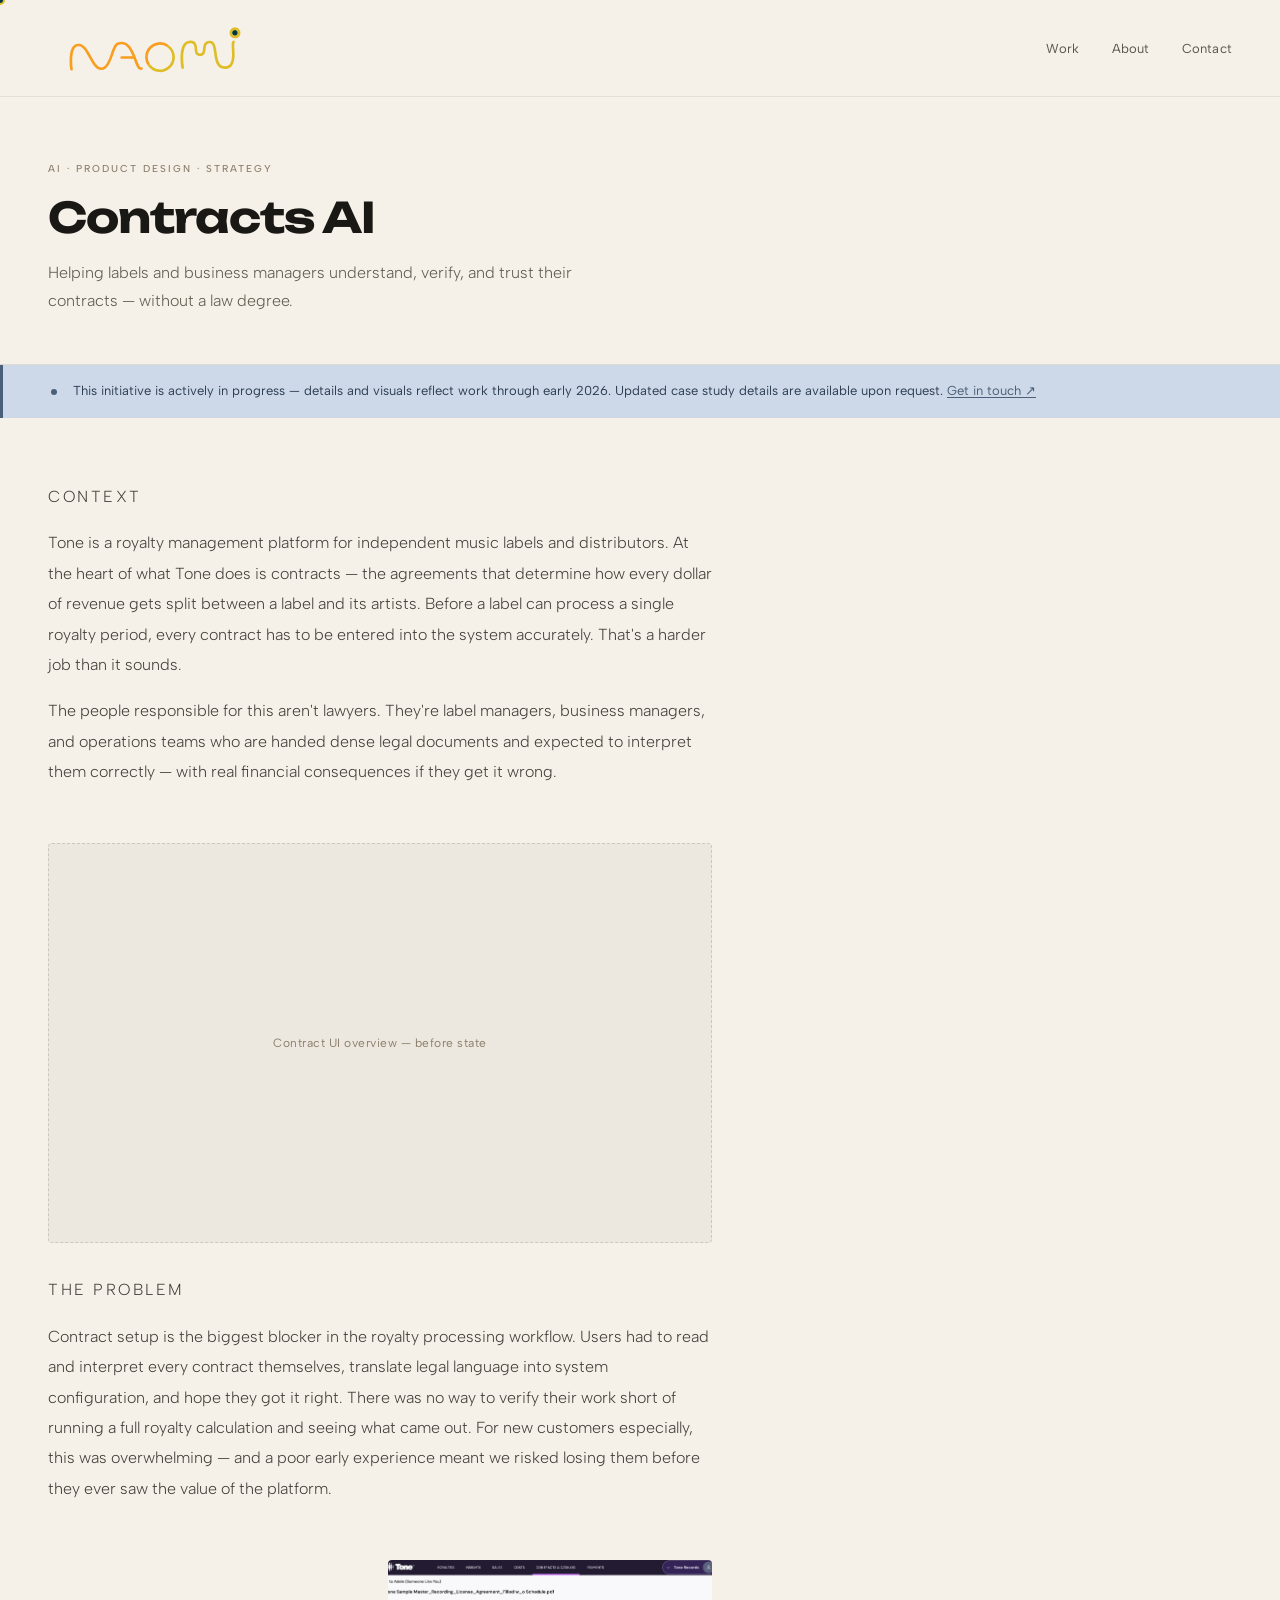
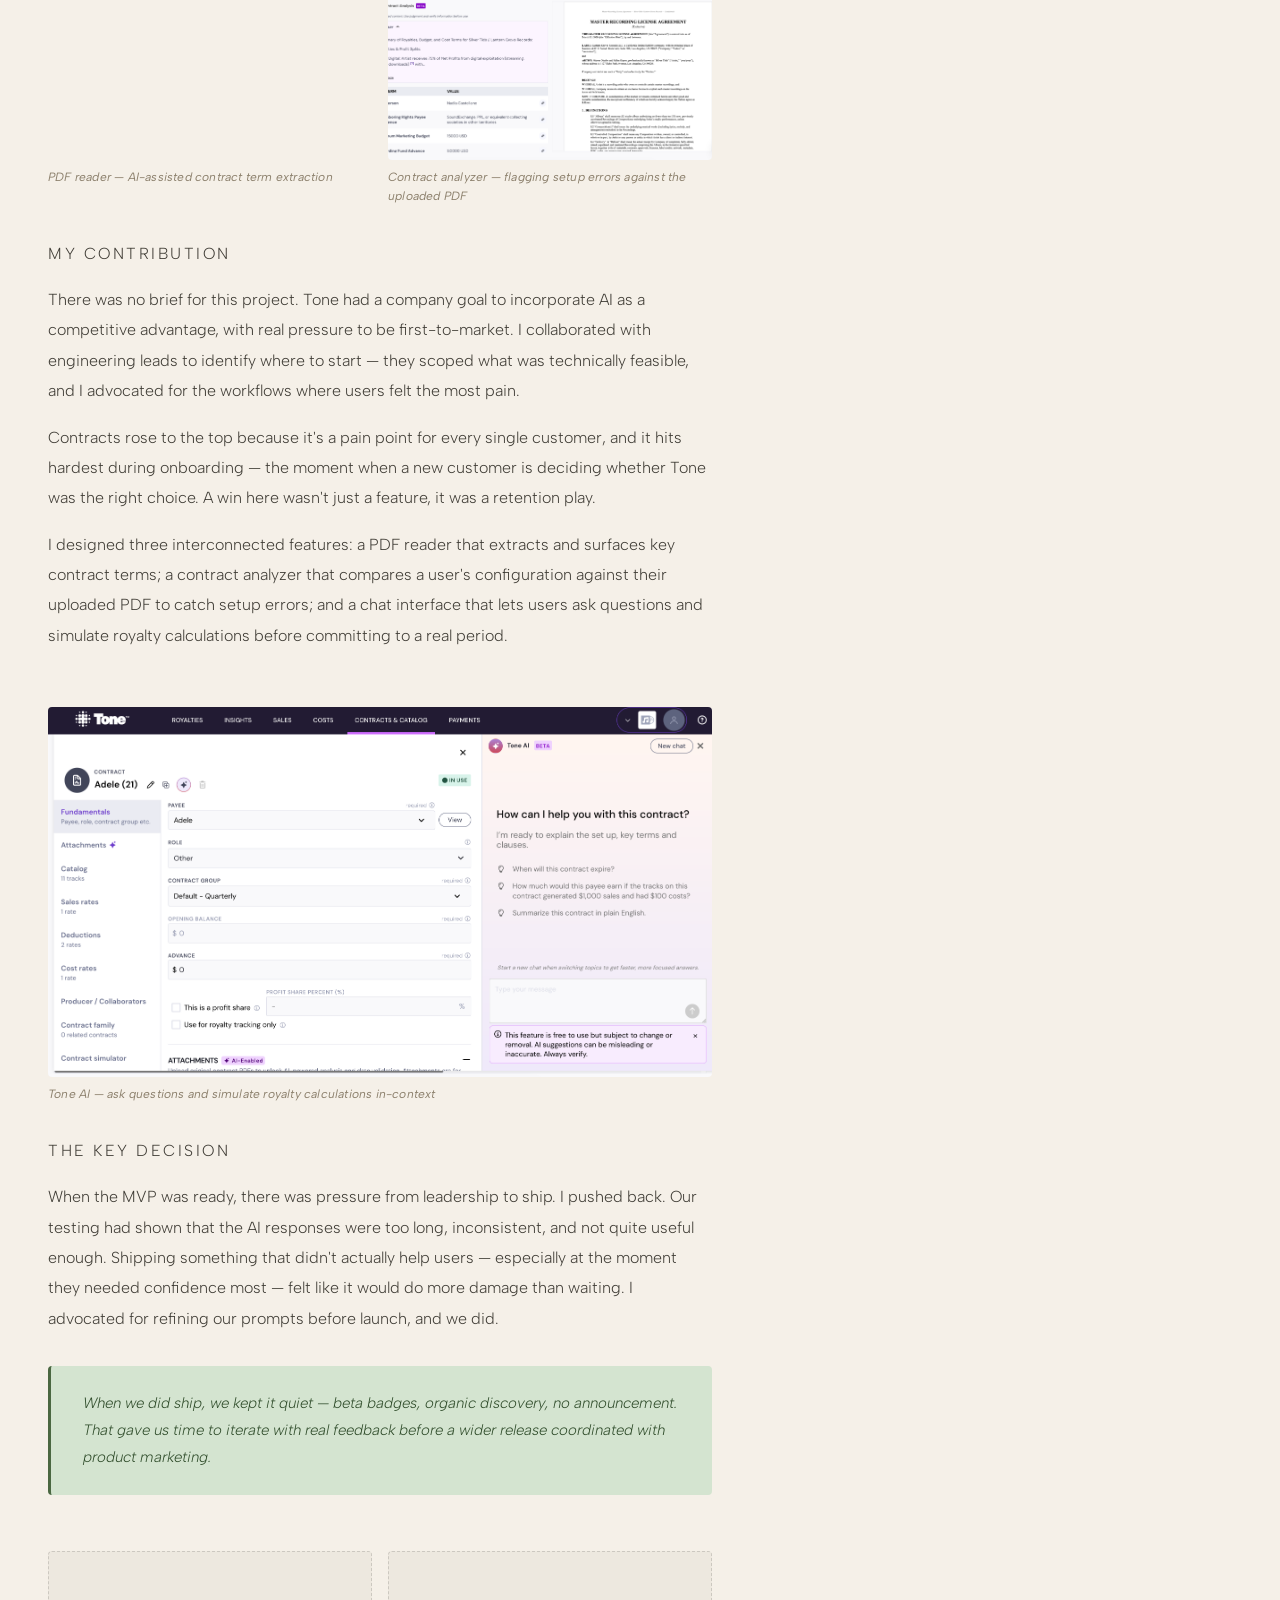
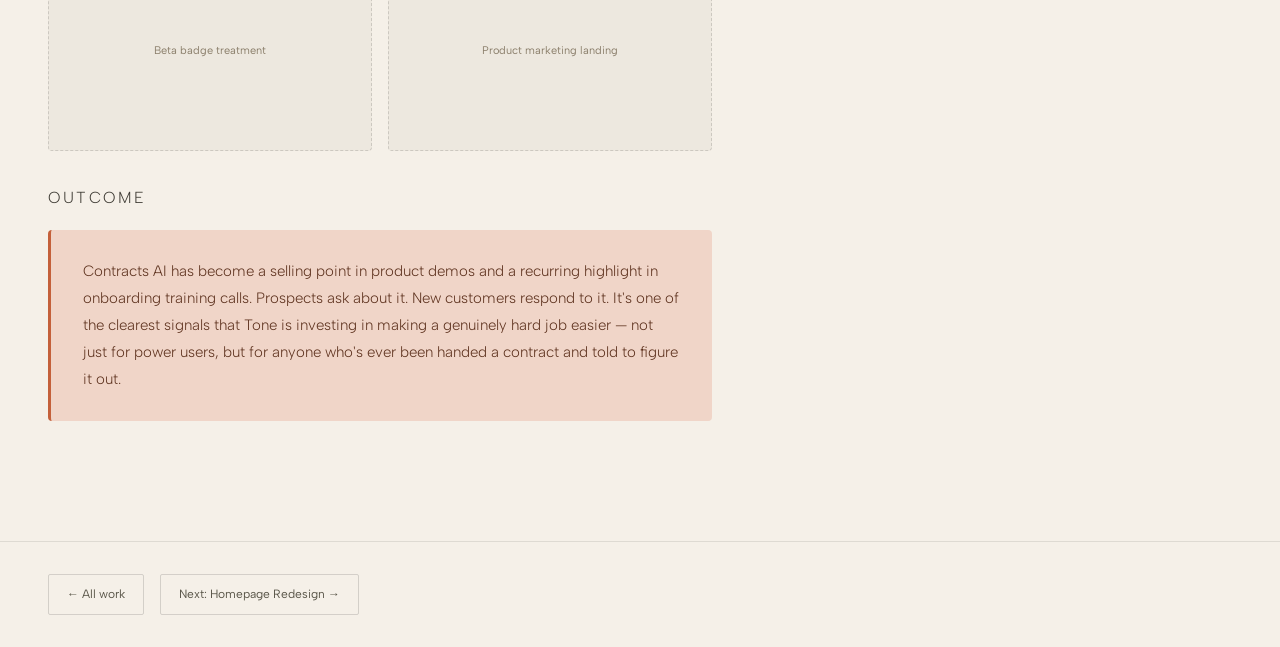
==== commit c5f943aa: "Moving WIP Banner" ====
--- a/contracts.html
+++ b/contracts.html
@@ -27,6 +27,10 @@
   <p class="case-tag" style="font-size:10px;letter-spacing:2px;text-transform:uppercase;color:var(--ink-muted);font-weight:500;margin-bottom:1rem;">AI · Product Design · Strategy</p>
   <h1>Contracts AI</h1>
   <p class="lead">Helping labels and business managers understand, verify, and trust their contracts — without a law degree.</p>
+</div>
+<div class="wip-banner">
+  <div class="wip-banner-dot"></div>
+  <p>This initiative is actively in progress — details and visuals reflect work through early 2026. Updated case study details are available upon request. <a href="mailto:naomi.con@gmail.com">Get in touch ↗</a></p>
 </div>
 <div class="case-study-body">
   <div class="cs-section">
@@ -73,10 +77,6 @@
     <div class="outcome-card"><p>Contracts AI has become a selling point in product demos and a recurring highlight in onboarding training calls. Prospects ask about it. New customers respond to it. It's one of the clearest signals that Tone is investing in making a genuinely hard job easier — not just for power users, but for anyone who's ever been handed a contract and told to figure it out.</p></div>
   </div>
 </div>
-<div class="wip-banner">
-  <div class="wip-banner-dot"></div>
-  <p>This initiative is actively in progress — details and visuals reflect work through early 2026. A live demo and updated case study details are available upon request. <a href="mailto:naomi.con@gmail.com">Get in touch ↗</a></p>
-</div>
 <div class="nav-case">
   <a class="nav-case-btn" href="index.html">← All work</a>
   <a class="nav-case-btn" href="homepage.html">Next: Homepage Redesign →</a>
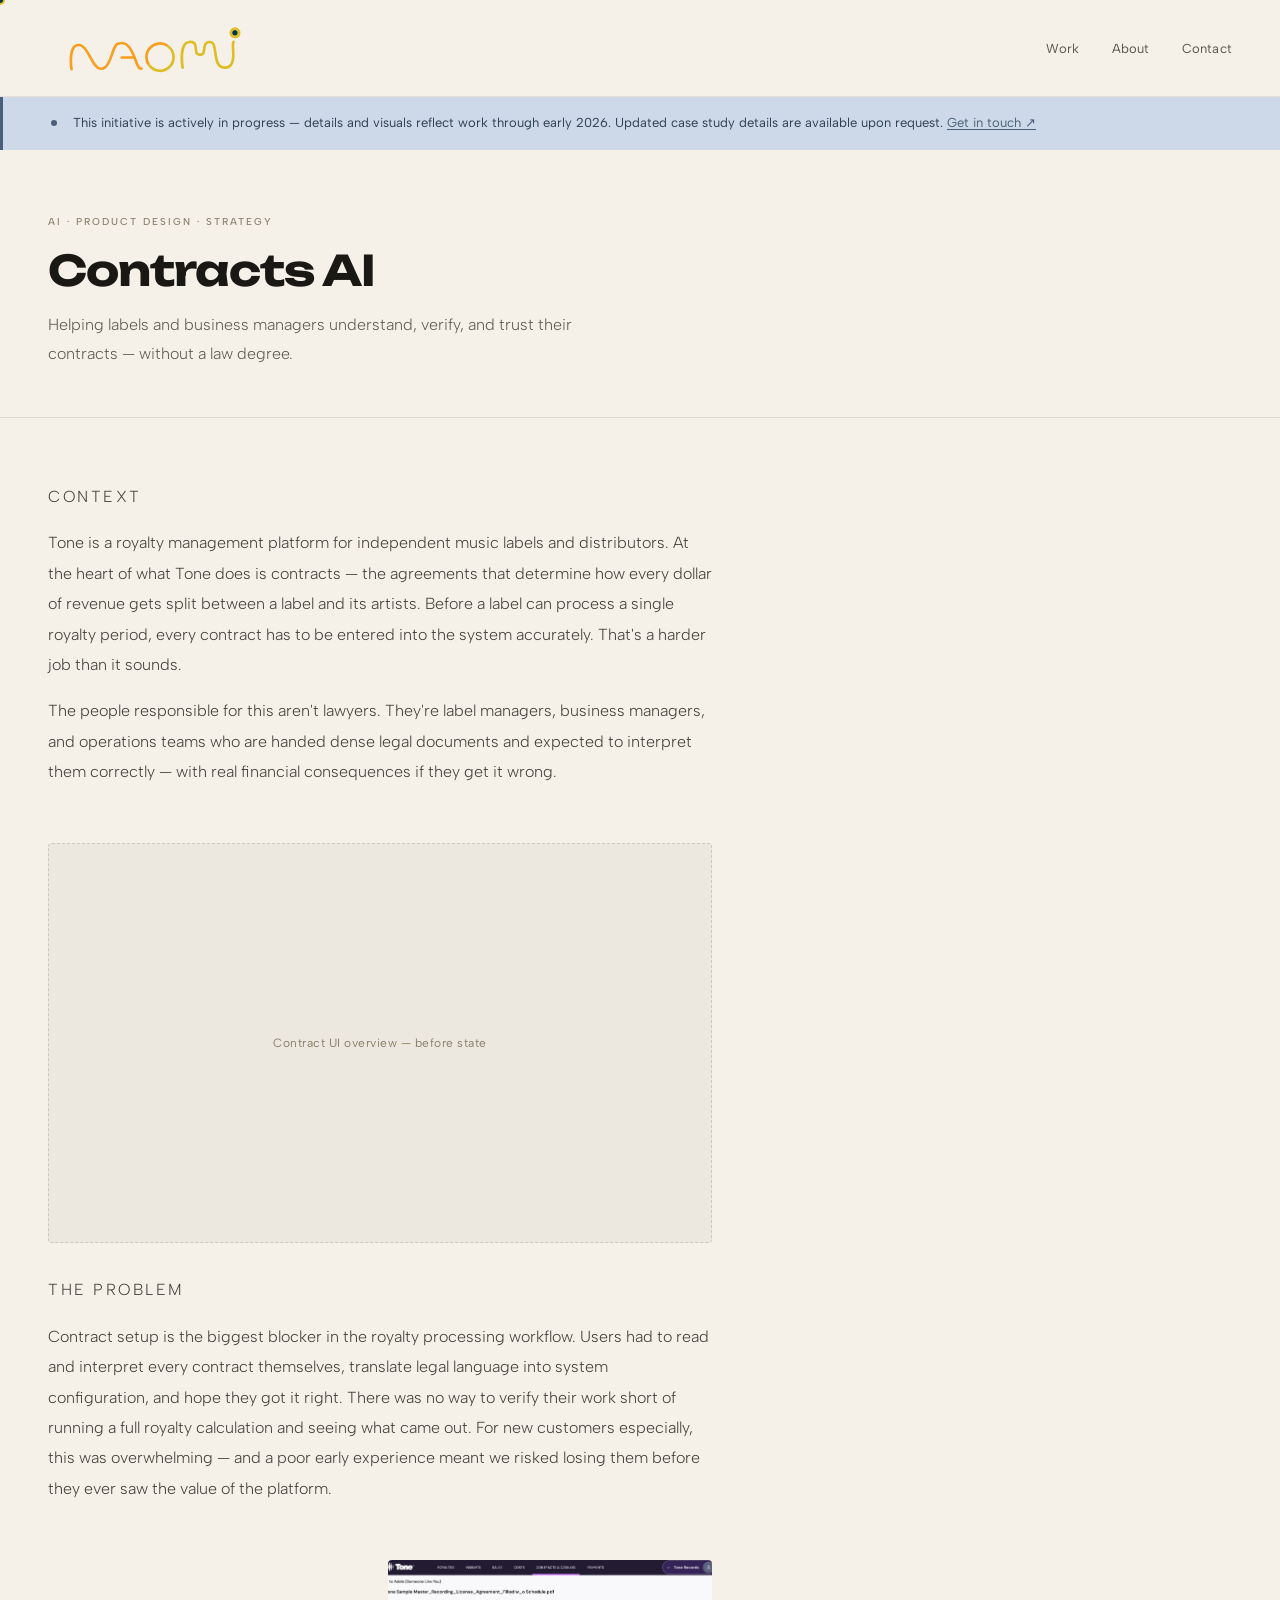
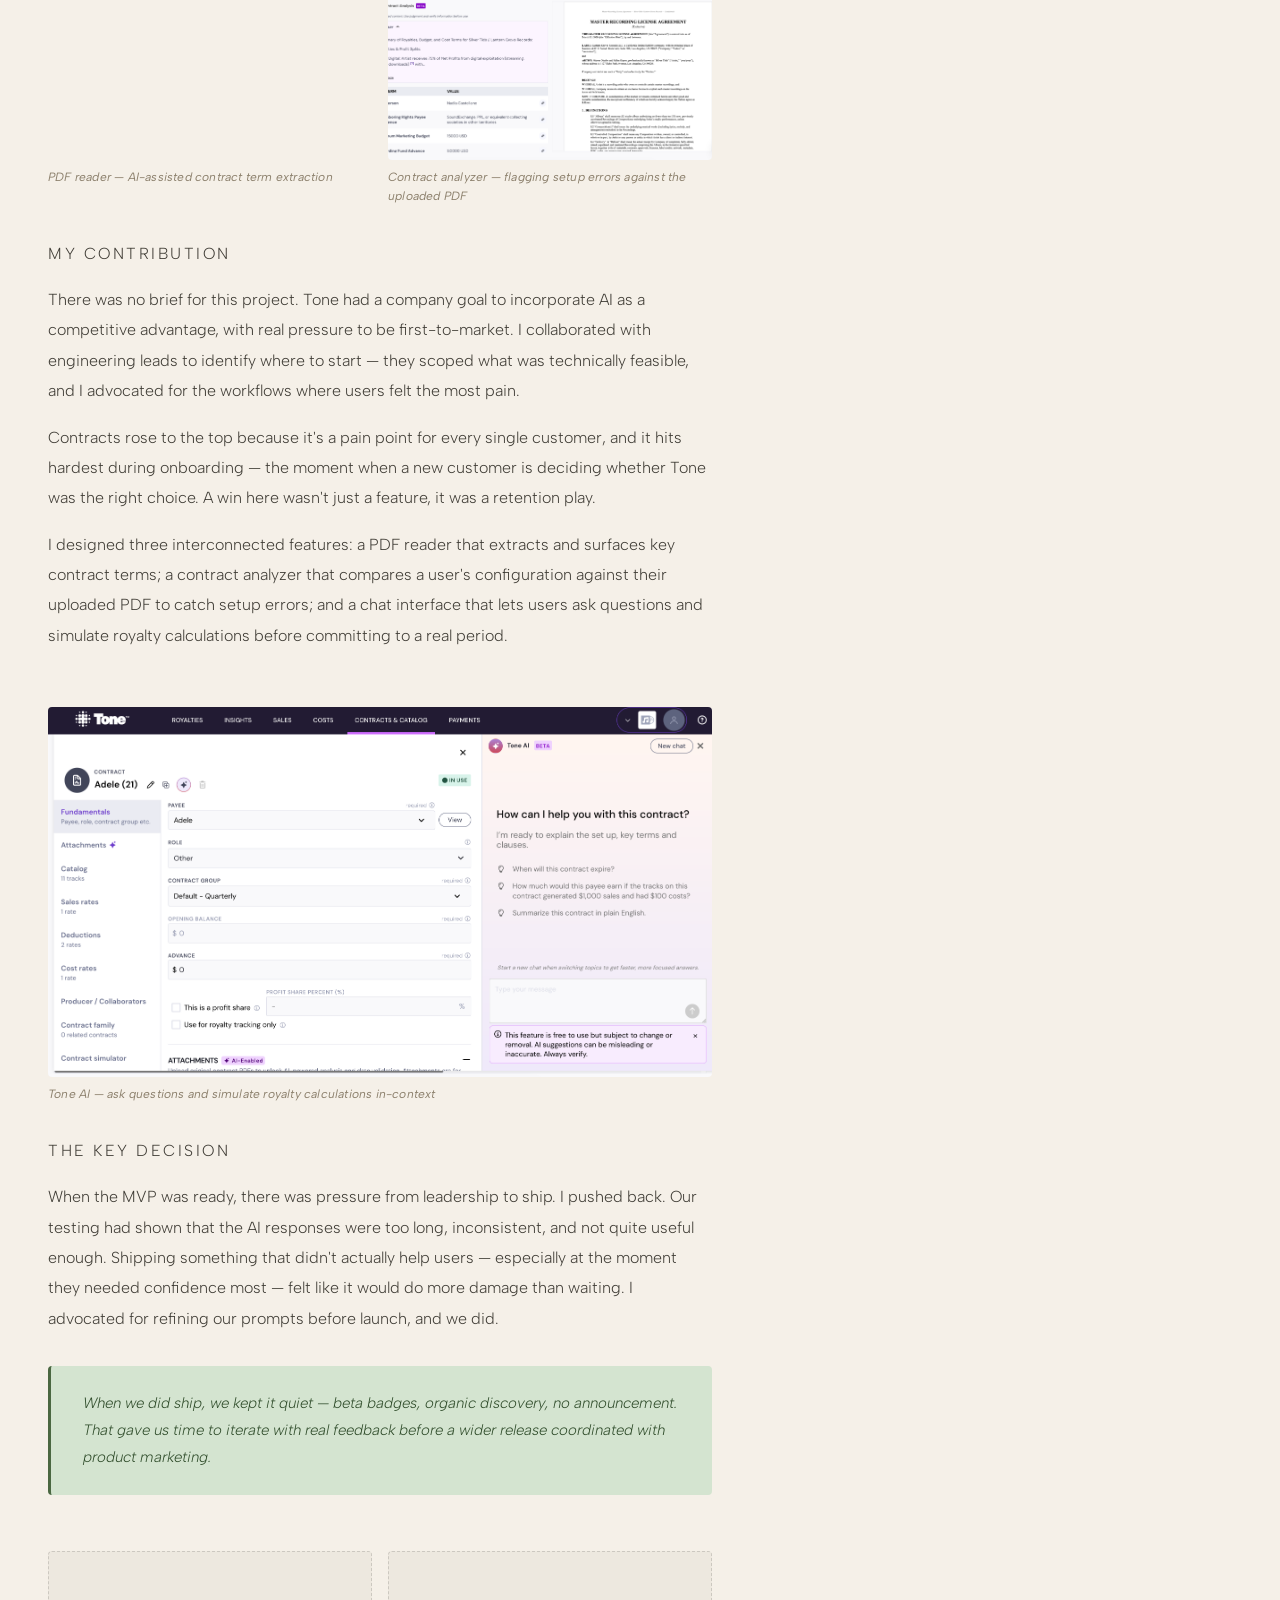
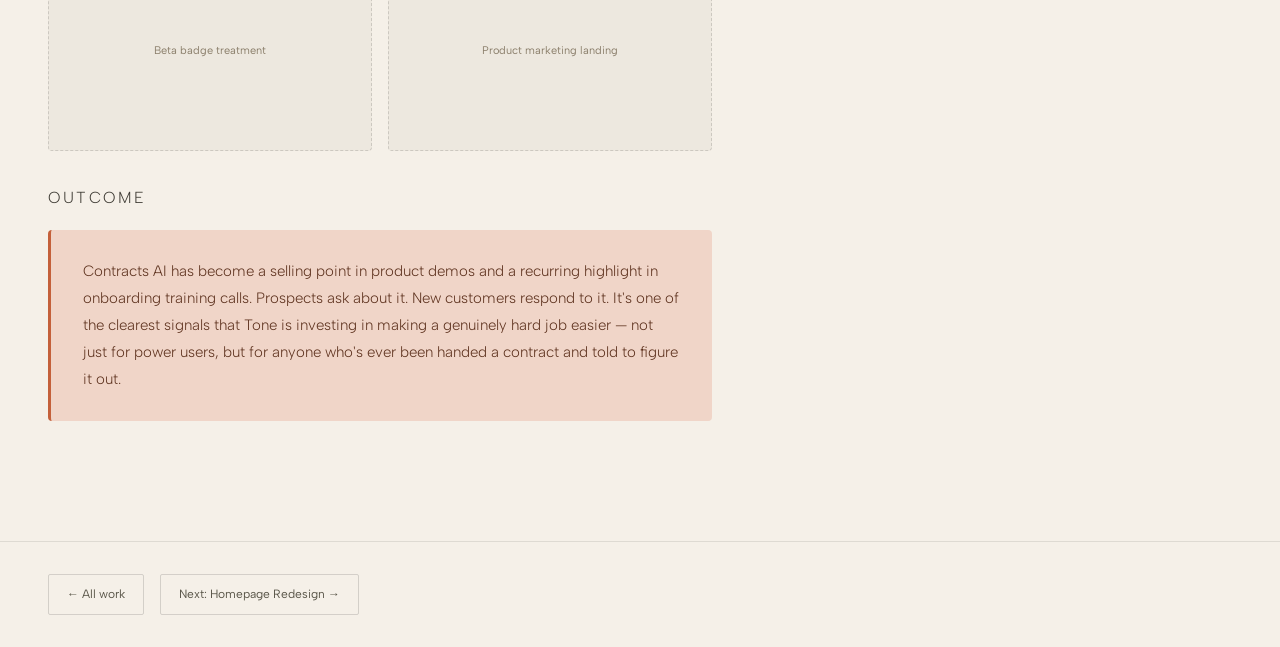
==== commit dd51ab90: "Moving to top of page" ====
--- a/contracts.html
+++ b/contracts.html
@@ -22,15 +22,14 @@
     <li><a href="index.html#contact-anchor">Contact</a></li>
   </ul>
 </nav>
-
+<div class="wip-banner">
+  <div class="wip-banner-dot"></div>
+  <p>This initiative is actively in progress — details and visuals reflect work through early 2026. Updated case study details are available upon request. <a href="mailto:naomi.con@gmail.com">Get in touch ↗</a></p>
+</div>
 <div class="case-study-header">
   <p class="case-tag" style="font-size:10px;letter-spacing:2px;text-transform:uppercase;color:var(--ink-muted);font-weight:500;margin-bottom:1rem;">AI · Product Design · Strategy</p>
   <h1>Contracts AI</h1>
   <p class="lead">Helping labels and business managers understand, verify, and trust their contracts — without a law degree.</p>
-</div>
-<div class="wip-banner">
-  <div class="wip-banner-dot"></div>
-  <p>This initiative is actively in progress — details and visuals reflect work through early 2026. Updated case study details are available upon request. <a href="mailto:naomi.con@gmail.com">Get in touch ↗</a></p>
 </div>
 <div class="case-study-body">
   <div class="cs-section">
